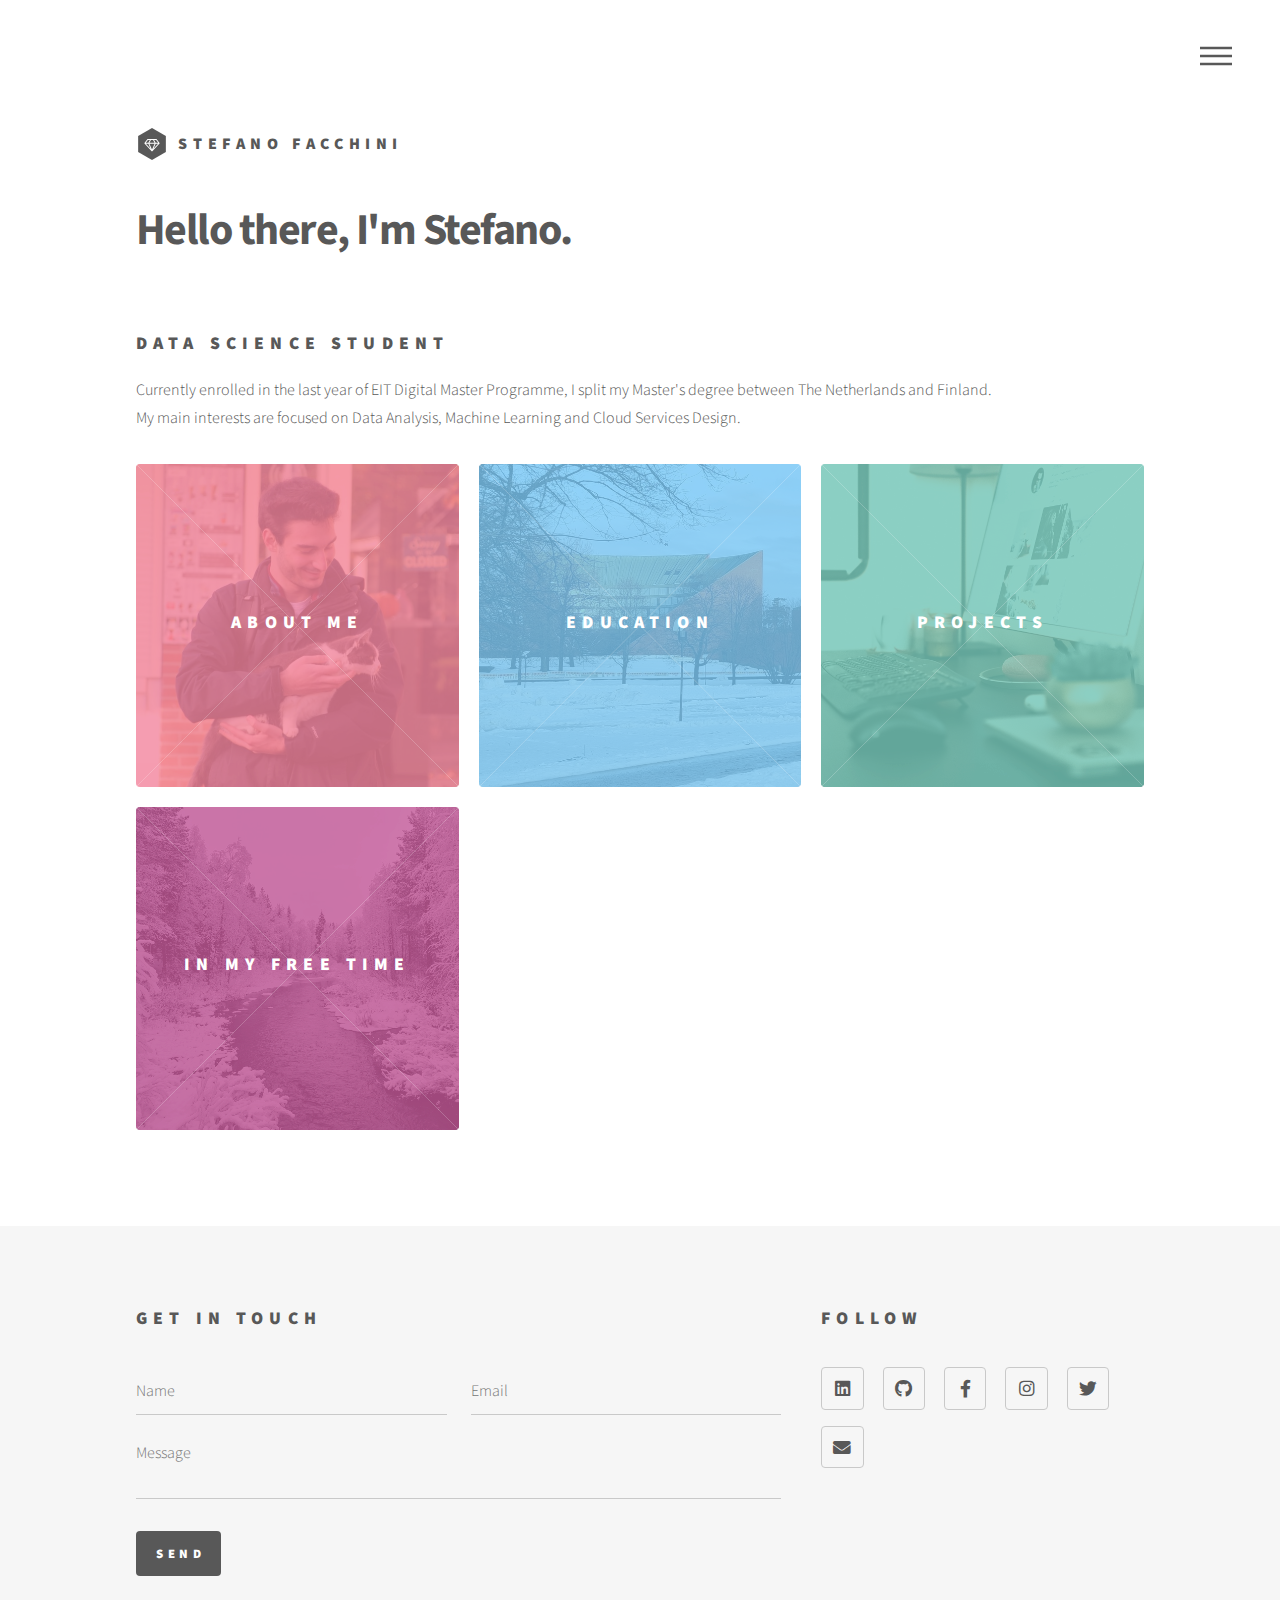
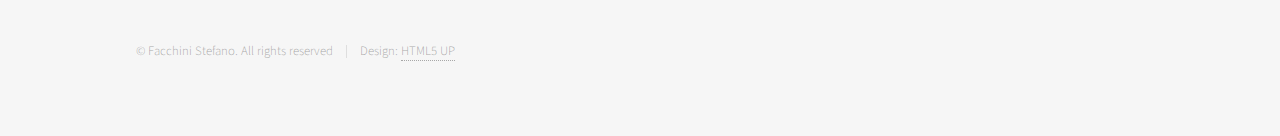
==== index.html @ 8c7da46a "Fixing tiles and navbar" ====
<!DOCTYPE HTML>
<!--
	Phantom by HTML5 UP
	html5up.net | @ajlkn
	Free for personal and commercial use under the CCA 3.0 license (html5up.net/license)
-->
<html>
	<head>
		<title>Stefano Facchini</title>
		<meta charset="utf-8" />
		<meta name="viewport" content="width=device-width, initial-scale=1, user-scalable=no" />
		<link rel="stylesheet" href="assets/css/main.css" />
		<noscript><link rel="stylesheet" href="assets/css/noscript.css" /></noscript>
	</head>
	<body class="is-preload">
		<!-- Wrapper -->
			<div id="wrapper">

				<!-- Header -->
					<header id="header">
						<div class="inner">

							<!-- Logo -->
								<a href="index.html" class="logo">
									<span class="symbol"><img src="images/logo.svg" alt="" /></span><span class="title">Stefano Facchini</span>
								</a>

							<!-- Nav -->
								<nav>
									<ul>
										<li><a href="#menu">Menu</a></li>
									</ul>
								</nav>

						</div>
					</header>

				<!-- Menu -->
					<nav id="menu">
						<h2>Menu</h2>
						<ul>
							<li><a href="index.html">Home</a></li>
							<li><a href="about.html">About me</a></li>
							<li><a href="education.html">Education</a></li>
							<li><a href="projects.html">Projects</a></li>
							<li><a href="random.html">In my free time</a></li>
						</ul>
					</nav>

				<!-- Main -->
					<div id="main">
						<div class="inner">
							<header>
								<h1>Hello there, I'm Stefano.</h1><br><h2>Data Science student</h2>
								<p>Currently enrolled in the last year of EIT Digital Master Programme, I split my Master's degree between The Netherlands and Finland.<br>
								My main interests are focused on Data Analysis, Machine Learning and Cloud Services Design.</p>
							</header>
							<section class="tiles">
								<article class="style1">
									<span class="image">
										<img src="images/about_me_tab.jpg" alt="" />
									</span>
									<a href="about_me.html">
										<h2>About me</h2>
										<div class="content">
											<p>Who am I?</p>
										</div>
									</a>
								</article>
								<article class="style2">
									<span class="image">
										<img src="images/education_tab.jpg" alt="" />
									</span>
									<a href="education.html">
										<h2>Education</h2>
										<div class="content">
											<p>Studies and academic path</p>
										</div>
									</a>
								</article>
								<article class="style3">
									<span class="image">
										<img src="images/projects_tab.jpg" alt="" />
									</span>
									<a href="projects.html">
										<h2>Projects</h2>
										<div class="content">
											<p>Some of the projects I've worked on</p>
										</div>
									</a>
								</article>
								<article class="style4">
									<span class="image">
										<img src="images/random_tab.jpg" alt="" />
									</span>
									<a href="miscellaneous.html">
										<h2>In my free time</h2>
										<div class="content">
											<p>I like to travel, cook, watch and play sports. See more here!</p>
										</div>
									</a>
								</article>
							</section>
						</div>
					</div>

				<!-- Footer -->
					<footer id="footer">
						<div class="inner">
							<section>
								<h2>Get in touch</h2>
								<form method="post" action="#">
									<div class="fields">
										<div class="field half">
											<input type="text" name="name" id="name" placeholder="Name" />
										</div>
										<div class="field half">
											<input type="email" name="email" id="email" placeholder="Email" />
										</div>
										<div class="field">
											<textarea name="message" id="message" placeholder="Message"></textarea>
										</div>
									</div>
									<ul class="actions">
										<li><input type="submit" value="Send" class="primary" /></li>
									</ul>
								</form>
							</section>
							<section>
								<h2>Follow</h2>
								<ul class="icons">
									<li><a href="https://www.linkedin.com/in/facchini-stefano/" class="icon brands style2 fa-linkedin"><span class="label">LinkedIn</span></a></li>
									<li><a href="https://github.com/stefano0798" class="icon brands style2 fa-github"><span class="label">GitHub</span></a></li>
									<li><a href="https://www.facebook.com/stefano0798" class="icon brands style2 fa-facebook-f"><span class="label">Facebook</span></a></li>
									<li><a href="https://www.instagram.com/facchini_stefano/" class="icon brands style2 fa-instagram"><span class="label">Instagram</span></a></li>
									<li><a href="https://twitter.com/stefano0798" class="icon brands style2 fa-twitter"><span class="label">Twitter</span></a></li>
									<li><a href="mailto:stefano0798@gmail.com" class="icon solid style2 fa-envelope"><span class="label">Email</span></a></li>
								</ul>
							</section>
							<ul class="copyright">
								<li>&copy; Facchini Stefano. All rights reserved</li><li>Design: <a href="http://html5up.net">HTML5 UP</a></li>
							</ul>
						</div>
					</footer>

			</div>

		<!-- Scripts -->
			<script src="assets/js/jquery.min.js"></script>
			<script src="assets/js/browser.min.js"></script>
			<script src="assets/js/breakpoints.min.js"></script>
			<script src="assets/js/util.js"></script>
			<script src="assets/js/main.js"></script>

	</body>
</html>
---- assets/css/main.css ----
@import url(fontawesome-all.min.css);
@import url("https://fonts.googleapis.com/css?family=Source+Sans+Pro:300,700,900");

/*
	Phantom by HTML5 UP
	html5up.net | @ajlkn
	Free for personal and commercial use under the CCA 3.0 license (html5up.net/license)
*/

html, body, div, span, applet, object,
iframe, h1, h2, h3, h4, h5, h6, p, blockquote,
pre, a, abbr, acronym, address, big, cite,
code, del, dfn, em, img, ins, kbd, q, s, samp,
small, strike, strong, sub, sup, tt, var, b,
u, i, center, dl, dt, dd, ol, ul, li, fieldset,
form, label, legend, table, caption, tbody,
tfoot, thead, tr, th, td, article, aside,
canvas, details, embed, figure, figcaption,
footer, header, hgroup, menu, nav, output, ruby,
section, summary, time, mark, audio, video {
	margin: 0;
	padding: 0;
	border: 0;
	font-size: 100%;
	font: inherit;
	vertical-align: baseline;}

article, aside, details, figcaption, figure,
footer, header, hgroup, menu, nav, section {
	display: block;}

body {
	line-height: 1;
}

ol, ul {
	list-style: none;
}

blockquote, q {
	quotes: none;
}

	blockquote:before, blockquote:after, q:before, q:after {
		content: '';
		content: none;
	}

table {
	border-collapse: collapse;
	border-spacing: 0;
}

body {
	-webkit-text-size-adjust: none;
}

mark {
	background-color: transparent;
	color: inherit;
}

input::-moz-focus-inner {
	border: 0;
	padding: 0;
}

input, select, textarea {
	-moz-appearance: none;
	-webkit-appearance: none;
	-ms-appearance: none;
	appearance: none;
}

/* Basic */

	@-ms-viewport {
		width: device-width;
	}

	body {
		-ms-overflow-style: scrollbar;
	}

	@media screen and (max-width: 480px) {

		html, body {
			min-width: 320px;
		}

	}

	html {
		box-sizing: border-box;
	}

	*, *:before, *:after {
		box-sizing: inherit;
	}

	body {
		background: #ffffff;
	}

		body.is-preload *, body.is-preload *:before, body.is-preload *:after {
			-moz-animation: none !important;
			-webkit-animation: none !important;
			-ms-animation: none !important;
			animation: none !important;
			-moz-transition: none !important;
			-webkit-transition: none !important;
			-ms-transition: none !important;
			transition: none !important;
		}

/* Type */

	body, input, select, textarea {
		color: #585858;
		font-family: "Source Sans Pro", Helvetica, sans-serif;
		font-size: 16pt;
		font-weight: 300;
		line-height: 1.75;
	}

		@media screen and (max-width: 1680px) {

			body, input, select, textarea {
				font-size: 14pt;
			}

		}

		@media screen and (max-width: 1280px) {

			body, input, select, textarea {
				font-size: 12pt;
			}

		}

	a {
		-moz-transition: border-bottom-color 0.2s ease, color 0.2s ease;
		-webkit-transition: border-bottom-color 0.2s ease, color 0.2s ease;
		-ms-transition: border-bottom-color 0.2s ease, color 0.2s ease;
		transition: border-bottom-color 0.2s ease, color 0.2s ease;
		text-decoration: none;
		color: #585858;
		border-bottom: dotted 1px rgba(88, 88, 88, 0.5);
	}

		a:hover {
			border-bottom-color: transparent;
			color: #f2849e !important;
		}

	strong, b {
		font-weight: 900;
	}

	em, i {
		font-style: italic;
	}

	p {
		margin: 0 0 2em 0;
	}

	h1 {
		font-size: 2.75em;
		font-weight: 700;
		line-height: 1.3;
		margin: 0 0 1em 0;
		letter-spacing: -0.035em;
	}

		h1 a {
			color: inherit;
		}

		@media screen and (max-width: 736px) {

			h1 {
				font-size: 2em;
				margin: 0 0 1em 0;
			}

		}

		@media screen and (max-width: 360px) {

			h1 {
				font-size: 1.75em;
			}

		}

	h2, h3, h4, h5, h6 {
		font-weight: 900;
		line-height: 1.5;
		margin: 0 0 2em 0;
		text-transform: uppercase;
		letter-spacing: 0.35em;
	}

		h2 a, h3 a, h4 a, h5 a, h6 a {
			color: inherit;
		}

	h2 {
		font-size: 1.1em;
	}

	h3 {
		font-size: 1em;
	}

	h4 {
		font-size: 0.8em;
	}

	h5 {
		font-size: 0.8em;
	}

	h6 {
		font-size: 0.8em;
	}

	@media screen and (max-width: 980px) {

		h1 br, h2 br, h3 br, h4 br, h5 br, h6 br {
			display: none;
		}

	}

	@media screen and (max-width: 736px) {

		h2 {
			font-size: 1em;
		}

		h3 {
			font-size: 0.8em;
		}

	}

	sub {
		font-size: 0.8em;
		position: relative;
		top: 0.5em;
	}

	sup {
		font-size: 0.8em;
		position: relative;
		top: -0.5em;
	}

	blockquote {
		border-left: solid 4px #c9c9c9;
		font-style: italic;
		margin: 0 0 2em 0;
		padding: 0.5em 0 0.5em 2em;
	}

	code {
		background: rgba(144, 144, 144, 0.075);
		border-radius: 4px;
		border: solid 1px #c9c9c9;
		font-family: "Courier New", monospace;
		font-size: 0.9em;
		margin: 0 0.25em;
		padding: 0.25em 0.65em;
	}

	pre {
		-webkit-overflow-scrolling: touch;
		font-family: "Courier New", monospace;
		font-size: 0.9em;
		margin: 0 0 2em 0;
	}

		pre code {
			display: block;
			line-height: 1.75;
			padding: 1em 1.5em;
			overflow-x: auto;
		}

	hr {
		border: 0;
		border-bottom: solid 1px #c9c9c9;
		margin: 2em 0;
	}

		hr.major {
			margin: 3em 0;
		}

	.align-left {
		text-align: left;
	}

	.align-center {
		text-align: center;
	}

	.align-right {
		text-align: right;
	}

/* Row */

	.row {
		display: flex;
		flex-wrap: wrap;
		box-sizing: border-box;
		align-items: stretch;
	}

		.row > * {
			box-sizing: border-box;
		}

		.row.gtr-uniform > * > :last-child {
			margin-bottom: 0;
		}

		.row.aln-left {
			justify-content: flex-start;
		}

		.row.aln-center {
			justify-content: center;
		}

		.row.aln-right {
			justify-content: flex-end;
		}

		.row.aln-top {
			align-items: flex-start;
		}

		.row.aln-middle {
			align-items: center;
		}

		.row.aln-bottom {
			align-items: flex-end;
		}

		.row > .imp {
			order: -1;
		}

		.row > .col-1 {
			width: 8.33333%;
		}

		.row > .off-1 {
			margin-left: 8.33333%;
		}

		.row > .col-2 {
			width: 16.66667%;
		}

		.row > .off-2 {
			margin-left: 16.66667%;
		}

		.row > .col-3 {
			width: 25%;
		}

		.row > .off-3 {
			margin-left: 25%;
		}

		.row > .col-4 {
			width: 33.33333%;
		}

		.row > .off-4 {
			margin-left: 33.33333%;
		}

		.row > .col-5 {
			width: 41.66667%;
		}

		.row > .off-5 {
			margin-left: 41.66667%;
		}

		.row > .col-6 {
			width: 50%;
		}

		.row > .off-6 {
			margin-left: 50%;
		}

		.row > .col-7 {
			width: 58.33333%;
		}

		.row > .off-7 {
			margin-left: 58.33333%;
		}

		.row > .col-8 {
			width: 66.66667%;
		}

		.row > .off-8 {
			margin-left: 66.66667%;
		}

		.row > .col-9 {
			width: 75%;
		}

		.row > .off-9 {
			margin-left: 75%;
		}

		.row > .col-10 {
			width: 83.33333%;
		}

		.row > .off-10 {
			margin-left: 83.33333%;
		}

		.row > .col-11 {
			width: 91.66667%;
		}

		.row > .off-11 {
			margin-left: 91.66667%;
		}

		.row > .col-12 {
			width: 100%;
		}

		.row > .off-12 {
			margin-left: 100%;
		}

		.row.gtr-0 {
			margin-top: 0;
			margin-left: 0em;
		}

			.row.gtr-0 > * {
				padding: 0 0 0 0em;
			}

			.row.gtr-0.gtr-uniform {
				margin-top: 0em;
			}

				.row.gtr-0.gtr-uniform > * {
					padding-top: 0em;
				}

		.row.gtr-25 {
			margin-top: 0;
			margin-left: -0.5em;
		}

			.row.gtr-25 > * {
				padding: 0 0 0 0.5em;
			}

			.row.gtr-25.gtr-uniform {
				margin-top: -0.5em;
			}

				.row.gtr-25.gtr-uniform > * {
					padding-top: 0.5em;
				}

		.row.gtr-50 {
			margin-top: 0;
			margin-left: -1em;
		}

			.row.gtr-50 > * {
				padding: 0 0 0 1em;
			}

			.row.gtr-50.gtr-uniform {
				margin-top: -1em;
			}

				.row.gtr-50.gtr-uniform > * {
					padding-top: 1em;
				}

		.row {
			margin-top: 0;
			margin-left: -2em;
		}

			.row > * {
				padding: 0 0 0 2em;
			}

			.row.gtr-uniform {
				margin-top: -2em;
			}

				.row.gtr-uniform > * {
					padding-top: 2em;
				}

		.row.gtr-150 {
			margin-top: 0;
			margin-left: -3em;
		}

			.row.gtr-150 > * {
				padding: 0 0 0 3em;
			}

			.row.gtr-150.gtr-uniform {
				margin-top: -3em;
			}

				.row.gtr-150.gtr-uniform > * {
					padding-top: 3em;
				}

		.row.gtr-200 {
			margin-top: 0;
			margin-left: -4em;
		}

			.row.gtr-200 > * {
				padding: 0 0 0 4em;
			}

			.row.gtr-200.gtr-uniform {
				margin-top: -4em;
			}

				.row.gtr-200.gtr-uniform > * {
					padding-top: 4em;
				}

		@media screen and (max-width: 1680px) {

			.row {
				display: flex;
				flex-wrap: wrap;
				box-sizing: border-box;
				align-items: stretch;
			}

				.row > * {
					box-sizing: border-box;
				}

				.row.gtr-uniform > * > :last-child {
					margin-bottom: 0;
				}

				.row.aln-left {
					justify-content: flex-start;
				}

				.row.aln-center {
					justify-content: center;
				}

				.row.aln-right {
					justify-content: flex-end;
				}

				.row.aln-top {
					align-items: flex-start;
				}

				.row.aln-middle {
					align-items: center;
				}

				.row.aln-bottom {
					align-items: flex-end;
				}

				.row > .imp-xlarge {
					order: -1;
				}

				.row > .col-1-xlarge {
					width: 8.33333%;
				}

				.row > .off-1-xlarge {
					margin-left: 8.33333%;
				}

				.row > .col-2-xlarge {
					width: 16.66667%;
				}

				.row > .off-2-xlarge {
					margin-left: 16.66667%;
				}

				.row > .col-3-xlarge {
					width: 25%;
				}

				.row > .off-3-xlarge {
					margin-left: 25%;
				}

				.row > .col-4-xlarge {
					width: 33.33333%;
				}

				.row > .off-4-xlarge {
					margin-left: 33.33333%;
				}

				.row > .col-5-xlarge {
					width: 41.66667%;
				}

				.row > .off-5-xlarge {
					margin-left: 41.66667%;
				}

				.row > .col-6-xlarge {
					width: 50%;
				}

				.row > .off-6-xlarge {
					margin-left: 50%;
				}

				.row > .col-7-xlarge {
					width: 58.33333%;
				}

				.row > .off-7-xlarge {
					margin-left: 58.33333%;
				}

				.row > .col-8-xlarge {
					width: 66.66667%;
				}

				.row > .off-8-xlarge {
					margin-left: 66.66667%;
				}

				.row > .col-9-xlarge {
					width: 75%;
				}

				.row > .off-9-xlarge {
					margin-left: 75%;
				}

				.row > .col-10-xlarge {
					width: 83.33333%;
				}

				.row > .off-10-xlarge {
					margin-left: 83.33333%;
				}

				.row > .col-11-xlarge {
					width: 91.66667%;
				}

				.row > .off-11-xlarge {
					margin-left: 91.66667%;
				}

				.row > .col-12-xlarge {
					width: 100%;
				}

				.row > .off-12-xlarge {
					margin-left: 100%;
				}

				.row.gtr-0 {
					margin-top: 0;
					margin-left: 0em;
				}

					.row.gtr-0 > * {
						padding: 0 0 0 0em;
					}

					.row.gtr-0.gtr-uniform {
						margin-top: 0em;
					}

						.row.gtr-0.gtr-uniform > * {
							padding-top: 0em;
						}

				.row.gtr-25 {
					margin-top: 0;
					margin-left: -0.5em;
				}

					.row.gtr-25 > * {
						padding: 0 0 0 0.5em;
					}

					.row.gtr-25.gtr-uniform {
						margin-top: -0.5em;
					}

						.row.gtr-25.gtr-uniform > * {
							padding-top: 0.5em;
						}

				.row.gtr-50 {
					margin-top: 0;
					margin-left: -1em;
				}

					.row.gtr-50 > * {
						padding: 0 0 0 1em;
					}

					.row.gtr-50.gtr-uniform {
						margin-top: -1em;
					}

						.row.gtr-50.gtr-uniform > * {
							padding-top: 1em;
						}

				.row {
					margin-top: 0;
					margin-left: -2em;
				}

					.row > * {
						padding: 0 0 0 2em;
					}

					.row.gtr-uniform {
						margin-top: -2em;
					}

						.row.gtr-uniform > * {
							padding-top: 2em;
						}

				.row.gtr-150 {
					margin-top: 0;
					margin-left: -3em;
				}

					.row.gtr-150 > * {
						padding: 0 0 0 3em;
					}

					.row.gtr-150.gtr-uniform {
						margin-top: -3em;
					}

						.row.gtr-150.gtr-uniform > * {
							padding-top: 3em;
						}

				.row.gtr-200 {
					margin-top: 0;
					margin-left: -4em;
				}

					.row.gtr-200 > * {
						padding: 0 0 0 4em;
					}

					.row.gtr-200.gtr-uniform {
						margin-top: -4em;
					}

						.row.gtr-200.gtr-uniform > * {
							padding-top: 4em;
						}

		}

		@media screen and (max-width: 1280px) {

			.row {
				display: flex;
				flex-wrap: wrap;
				box-sizing: border-box;
				align-items: stretch;
			}

				.row > * {
					box-sizing: border-box;
				}

				.row.gtr-uniform > * > :last-child {
					margin-bottom: 0;
				}

				.row.aln-left {
					justify-content: flex-start;
				}

				.row.aln-center {
					justify-content: center;
				}

				.row.aln-right {
					justify-content: flex-end;
				}

				.row.aln-top {
					align-items: flex-start;
				}

				.row.aln-middle {
					align-items: center;
				}

				.row.aln-bottom {
					align-items: flex-end;
				}

				.row > .imp-large {
					order: -1;
				}

				.row > .col-1-large {
					width: 8.33333%;
				}

				.row > .off-1-large {
					margin-left: 8.33333%;
				}

				.row > .col-2-large {
					width: 16.66667%;
				}

				.row > .off-2-large {
					margin-left: 16.66667%;
				}

				.row > .col-3-large {
					width: 25%;
				}

				.row > .off-3-large {
					margin-left: 25%;
				}

				.row > .col-4-large {
					width: 33.33333%;
				}

				.row > .off-4-large {
					margin-left: 33.33333%;
				}

				.row > .col-5-large {
					width: 41.66667%;
				}

				.row > .off-5-large {
					margin-left: 41.66667%;
				}

				.row > .col-6-large {
					width: 50%;
				}

				.row > .off-6-large {
					margin-left: 50%;
				}

				.row > .col-7-large {
					width: 58.33333%;
				}

				.row > .off-7-large {
					margin-left: 58.33333%;
				}

				.row > .col-8-large {
					width: 66.66667%;
				}

				.row > .off-8-large {
					margin-left: 66.66667%;
				}

				.row > .col-9-large {
					width: 75%;
				}

				.row > .off-9-large {
					margin-left: 75%;
				}

				.row > .col-10-large {
					width: 83.33333%;
				}

				.row > .off-10-large {
					margin-left: 83.33333%;
				}

				.row > .col-11-large {
					width: 91.66667%;
				}

				.row > .off-11-large {
					margin-left: 91.66667%;
				}

				.row > .col-12-large {
					width: 100%;
				}

				.row > .off-12-large {
					margin-left: 100%;
				}

				.row.gtr-0 {
					margin-top: 0;
					margin-left: 0em;
				}

					.row.gtr-0 > * {
						padding: 0 0 0 0em;
					}

					.row.gtr-0.gtr-uniform {
						margin-top: 0em;
					}

						.row.gtr-0.gtr-uniform > * {
							padding-top: 0em;
						}

				.row.gtr-25 {
					margin-top: 0;
					margin-left: -0.5em;
				}

					.row.gtr-25 > * {
						padding: 0 0 0 0.5em;
					}

					.row.gtr-25.gtr-uniform {
						margin-top: -0.5em;
					}

						.row.gtr-25.gtr-uniform > * {
							padding-top: 0.5em;
						}

				.row.gtr-50 {
					margin-top: 0;
					margin-left: -1em;
				}

					.row.gtr-50 > * {
						padding: 0 0 0 1em;
					}

					.row.gtr-50.gtr-uniform {
						margin-top: -1em;
					}

						.row.gtr-50.gtr-uniform > * {
							padding-top: 1em;
						}

				.row {
					margin-top: 0;
					margin-left: -2em;
				}

					.row > * {
						padding: 0 0 0 2em;
					}

					.row.gtr-uniform {
						margin-top: -2em;
					}

						.row.gtr-uniform > * {
							padding-top: 2em;
						}

				.row.gtr-150 {
					margin-top: 0;
					margin-left: -3em;
				}

					.row.gtr-150 > * {
						padding: 0 0 0 3em;
					}

					.row.gtr-150.gtr-uniform {
						margin-top: -3em;
					}

						.row.gtr-150.gtr-uniform > * {
							padding-top: 3em;
						}

				.row.gtr-200 {
					margin-top: 0;
					margin-left: -4em;
				}

					.row.gtr-200 > * {
						padding: 0 0 0 4em;
					}

					.row.gtr-200.gtr-uniform {
						margin-top: -4em;
					}

						.row.gtr-200.gtr-uniform > * {
							padding-top: 4em;
						}

		}

		@media screen and (max-width: 980px) {

			.row {
				display: flex;
				flex-wrap: wrap;
				box-sizing: border-box;
				align-items: stretch;
			}

				.row > * {
					box-sizing: border-box;
				}

				.row.gtr-uniform > * > :last-child {
					margin-bottom: 0;
				}

				.row.aln-left {
					justify-content: flex-start;
				}

				.row.aln-center {
					justify-content: center;
				}

				.row.aln-right {
					justify-content: flex-end;
				}

				.row.aln-top {
					align-items: flex-start;
				}

				.row.aln-middle {
					align-items: center;
				}

				.row.aln-bottom {
					align-items: flex-end;
				}

				.row > .imp-medium {
					order: -1;
				}

				.row > .col-1-medium {
					width: 8.33333%;
				}

				.row > .off-1-medium {
					margin-left: 8.33333%;
				}

				.row > .col-2-medium {
					width: 16.66667%;
				}

				.row > .off-2-medium {
					margin-left: 16.66667%;
				}

				.row > .col-3-medium {
					width: 25%;
				}

				.row > .off-3-medium {
					margin-left: 25%;
				}

				.row > .col-4-medium {
					width: 33.33333%;
				}

				.row > .off-4-medium {
					margin-left: 33.33333%;
				}

				.row > .col-5-medium {
					width: 41.66667%;
				}

				.row > .off-5-medium {
					margin-left: 41.66667%;
				}

				.row > .col-6-medium {
					width: 50%;
				}

				.row > .off-6-medium {
					margin-left: 50%;
				}

				.row > .col-7-medium {
					width: 58.33333%;
				}

				.row > .off-7-medium {
					margin-left: 58.33333%;
				}

				.row > .col-8-medium {
					width: 66.66667%;
				}

				.row > .off-8-medium {
					margin-left: 66.66667%;
				}

				.row > .col-9-medium {
					width: 75%;
				}

				.row > .off-9-medium {
					margin-left: 75%;
				}

				.row > .col-10-medium {
					width: 83.33333%;
				}

				.row > .off-10-medium {
					margin-left: 83.33333%;
				}

				.row > .col-11-medium {
					width: 91.66667%;
				}

				.row > .off-11-medium {
					margin-left: 91.66667%;
				}

				.row > .col-12-medium {
					width: 100%;
				}

				.row > .off-12-medium {
					margin-left: 100%;
				}

				.row.gtr-0 {
					margin-top: 0;
					margin-left: 0em;
				}

					.row.gtr-0 > * {
						padding: 0 0 0 0em;
					}

					.row.gtr-0.gtr-uniform {
						margin-top: 0em;
					}

						.row.gtr-0.gtr-uniform > * {
							padding-top: 0em;
						}

				.row.gtr-25 {
					margin-top: 0;
					margin-left: -0.375em;
				}

					.row.gtr-25 > * {
						padding: 0 0 0 0.375em;
					}

					.row.gtr-25.gtr-uniform {
						margin-top: -0.375em;
					}

						.row.gtr-25.gtr-uniform > * {
							padding-top: 0.375em;
						}

				.row.gtr-50 {
					margin-top: 0;
					margin-left: -0.75em;
				}

					.row.gtr-50 > * {
						padding: 0 0 0 0.75em;
					}

					.row.gtr-50.gtr-uniform {
						margin-top: -0.75em;
					}

						.row.gtr-50.gtr-uniform > * {
							padding-top: 0.75em;
						}

				.row {
					margin-top: 0;
					margin-left: -1.5em;
				}

					.row > * {
						padding: 0 0 0 1.5em;
					}

					.row.gtr-uniform {
						margin-top: -1.5em;
					}

						.row.gtr-uniform > * {
							padding-top: 1.5em;
						}

				.row.gtr-150 {
					margin-top: 0;
					margin-left: -2.25em;
				}

					.row.gtr-150 > * {
						padding: 0 0 0 2.25em;
					}

					.row.gtr-150.gtr-uniform {
						margin-top: -2.25em;
					}

						.row.gtr-150.gtr-uniform > * {
							padding-top: 2.25em;
						}

				.row.gtr-200 {
					margin-top: 0;
					margin-left: -3em;
				}

					.row.gtr-200 > * {
						padding: 0 0 0 3em;
					}

					.row.gtr-200.gtr-uniform {
						margin-top: -3em;
					}

						.row.gtr-200.gtr-uniform > * {
							padding-top: 3em;
						}

		}

		@media screen and (max-width: 736px) {

			.row {
				display: flex;
				flex-wrap: wrap;
				box-sizing: border-box;
				align-items: stretch;
			}

				.row > * {
					box-sizing: border-box;
				}

				.row.gtr-uniform > * > :last-child {
					margin-bottom: 0;
				}

				.row.aln-left {
					justify-content: flex-start;
				}

				.row.aln-center {
					justify-content: center;
				}

				.row.aln-right {
					justify-content: flex-end;
				}

				.row.aln-top {
					align-items: flex-start;
				}

				.row.aln-middle {
					align-items: center;
				}

				.row.aln-bottom {
					align-items: flex-end;
				}

				.row > .imp-small {
					order: -1;
				}

				.row > .col-1-small {
					width: 8.33333%;
				}

				.row > .off-1-small {
					margin-left: 8.33333%;
				}

				.row > .col-2-small {
					width: 16.66667%;
				}

				.row > .off-2-small {
					margin-left: 16.66667%;
				}

				.row > .col-3-small {
					width: 25%;
				}

				.row > .off-3-small {
					margin-left: 25%;
				}

				.row > .col-4-small {
					width: 33.33333%;
				}

				.row > .off-4-small {
					margin-left: 33.33333%;
				}

				.row > .col-5-small {
					width: 41.66667%;
				}

				.row > .off-5-small {
					margin-left: 41.66667%;
				}

				.row > .col-6-small {
					width: 50%;
				}

				.row > .off-6-small {
					margin-left: 50%;
				}

				.row > .col-7-small {
					width: 58.33333%;
				}

				.row > .off-7-small {
					margin-left: 58.33333%;
				}

				.row > .col-8-small {
					width: 66.66667%;
				}

				.row > .off-8-small {
					margin-left: 66.66667%;
				}

				.row > .col-9-small {
					width: 75%;
				}

				.row > .off-9-small {
					margin-left: 75%;
				}

				.row > .col-10-small {
					width: 83.33333%;
				}

				.row > .off-10-small {
					margin-left: 83.33333%;
				}

				.row > .col-11-small {
					width: 91.66667%;
				}

				.row > .off-11-small {
					margin-left: 91.66667%;
				}

				.row > .col-12-small {
					width: 100%;
				}

				.row > .off-12-small {
					margin-left: 100%;
				}

				.row.gtr-0 {
					margin-top: 0;
					margin-left: 0em;
				}

					.row.gtr-0 > * {
						padding: 0 0 0 0em;
					}

					.row.gtr-0.gtr-uniform {
						margin-top: 0em;
					}

						.row.gtr-0.gtr-uniform > * {
							padding-top: 0em;
						}

				.row.gtr-25 {
					margin-top: 0;
					margin-left: -0.25em;
				}

					.row.gtr-25 > * {
						padding: 0 0 0 0.25em;
					}

					.row.gtr-25.gtr-uniform {
						margin-top: -0.25em;
					}

						.row.gtr-25.gtr-uniform > * {
							padding-top: 0.25em;
						}

				.row.gtr-50 {
					margin-top: 0;
					margin-left: -0.5em;
				}

					.row.gtr-50 > * {
						padding: 0 0 0 0.5em;
					}

					.row.gtr-50.gtr-uniform {
						margin-top: -0.5em;
					}

						.row.gtr-50.gtr-uniform > * {
							padding-top: 0.5em;
						}

				.row {
					margin-top: 0;
					margin-left: -1em;
				}

					.row > * {
						padding: 0 0 0 1em;
					}

					.row.gtr-uniform {
						margin-top: -1em;
					}

						.row.gtr-uniform > * {
							padding-top: 1em;
						}

				.row.gtr-150 {
					margin-top: 0;
					margin-left: -1.5em;
				}

					.row.gtr-150 > * {
						padding: 0 0 0 1.5em;
					}

					.row.gtr-150.gtr-uniform {
						margin-top: -1.5em;
					}

						.row.gtr-150.gtr-uniform > * {
							padding-top: 1.5em;
						}

				.row.gtr-200 {
					margin-top: 0;
					margin-left: -2em;
				}

					.row.gtr-200 > * {
						padding: 0 0 0 2em;
					}

					.row.gtr-200.gtr-uniform {
						margin-top: -2em;
					}

						.row.gtr-200.gtr-uniform > * {
							padding-top: 2em;
						}

		}

		@media screen and (max-width: 480px) {

			.row {
				display: flex;
				flex-wrap: wrap;
				box-sizing: border-box;
				align-items: stretch;
			}

				.row > * {
					box-sizing: border-box;
				}

				.row.gtr-uniform > * > :last-child {
					margin-bottom: 0;
				}

				.row.aln-left {
					justify-content: flex-start;
				}

				.row.aln-center {
					justify-content: center;
				}

				.row.aln-right {
					justify-content: flex-end;
				}

				.row.aln-top {
					align-items: flex-start;
				}

				.row.aln-middle {
					align-items: center;
				}

				.row.aln-bottom {
					align-items: flex-end;
				}

				.row > .imp-xsmall {
					order: -1;
				}

				.row > .col-1-xsmall {
					width: 8.33333%;
				}

				.row > .off-1-xsmall {
					margin-left: 8.33333%;
				}

				.row > .col-2-xsmall {
					width: 16.66667%;
				}

				.row > .off-2-xsmall {
					margin-left: 16.66667%;
				}

				.row > .col-3-xsmall {
					width: 25%;
				}

				.row > .off-3-xsmall {
					margin-left: 25%;
				}

				.row > .col-4-xsmall {
					width: 33.33333%;
				}

				.row > .off-4-xsmall {
					margin-left: 33.33333%;
				}

				.row > .col-5-xsmall {
					width: 41.66667%;
				}

				.row > .off-5-xsmall {
					margin-left: 41.66667%;
				}

				.row > .col-6-xsmall {
					width: 50%;
				}

				.row > .off-6-xsmall {
					margin-left: 50%;
				}

				.row > .col-7-xsmall {
					width: 58.33333%;
				}

				.row > .off-7-xsmall {
					margin-left: 58.33333%;
				}

				.row > .col-8-xsmall {
					width: 66.66667%;
				}

				.row > .off-8-xsmall {
					margin-left: 66.66667%;
				}

				.row > .col-9-xsmall {
					width: 75%;
				}

				.row > .off-9-xsmall {
					margin-left: 75%;
				}

				.row > .col-10-xsmall {
					width: 83.33333%;
				}

				.row > .off-10-xsmall {
					margin-left: 83.33333%;
				}

				.row > .col-11-xsmall {
					width: 91.66667%;
				}

				.row > .off-11-xsmall {
					margin-left: 91.66667%;
				}

				.row > .col-12-xsmall {
					width: 100%;
				}

				.row > .off-12-xsmall {
					margin-left: 100%;
				}

				.row.gtr-0 {
					margin-top: 0;
					margin-left: 0em;
				}

					.row.gtr-0 > * {
						padding: 0 0 0 0em;
					}

					.row.gtr-0.gtr-uniform {
						margin-top: 0em;
					}

						.row.gtr-0.gtr-uniform > * {
							padding-top: 0em;
						}

				.row.gtr-25 {
					margin-top: 0;
					margin-left: -0.25em;
				}

					.row.gtr-25 > * {
						padding: 0 0 0 0.25em;
					}

					.row.gtr-25.gtr-uniform {
						margin-top: -0.25em;
					}

						.row.gtr-25.gtr-uniform > * {
							padding-top: 0.25em;
						}

				.row.gtr-50 {
					margin-top: 0;
					margin-left: -0.5em;
				}

					.row.gtr-50 > * {
						padding: 0 0 0 0.5em;
					}

					.row.gtr-50.gtr-uniform {
						margin-top: -0.5em;
					}

						.row.gtr-50.gtr-uniform > * {
							padding-top: 0.5em;
						}

				.row {
					margin-top: 0;
					margin-left: -1em;
				}

					.row > * {
						padding: 0 0 0 1em;
					}

					.row.gtr-uniform {
						margin-top: -1em;
					}

						.row.gtr-uniform > * {
							padding-top: 1em;
						}

				.row.gtr-150 {
					margin-top: 0;
					margin-left: -1.5em;
				}

					.row.gtr-150 > * {
						padding: 0 0 0 1.5em;
					}

					.row.gtr-150.gtr-uniform {
						margin-top: -1.5em;
					}

						.row.gtr-150.gtr-uniform > * {
							padding-top: 1.5em;
						}

				.row.gtr-200 {
					margin-top: 0;
					margin-left: -2em;
				}

					.row.gtr-200 > * {
						padding: 0 0 0 2em;
					}

					.row.gtr-200.gtr-uniform {
						margin-top: -2em;
					}

						.row.gtr-200.gtr-uniform > * {
							padding-top: 2em;
						}

		}

/* Section/Article */

	section.special, article.special {
		text-align: center;
	}

	header p {
		margin-top: -1em;
	}

	@media screen and (max-width: 736px) {

		header p {
			margin-top: 0;
		}

	}

/* Icon */

	.icon {
		text-decoration: none;
		border-bottom: none;
		position: relative;
	}

		.icon:before {
			-moz-osx-font-smoothing: grayscale;
			-webkit-font-smoothing: antialiased;
			display: inline-block;
			font-style: normal;
			font-variant: normal;
			text-rendering: auto;
			line-height: 1;
			text-transform: none !important;
			font-family: 'Font Awesome 5 Free';
			font-weight: 400;
		}

		.icon > .label {
			display: none;
		}

		.icon:before {
			line-height: inherit;
		}

		.icon.solid:before {
			font-weight: 900;
		}

		.icon.brands:before {
			font-family: 'Font Awesome 5 Brands';
		}

		.icon.style2 {
			-moz-transition: background-color 0.2s ease-in-out, color 0.2s ease-in-out, border-color 0.2s ease-in-out;
			-webkit-transition: background-color 0.2s ease-in-out, color 0.2s ease-in-out, border-color 0.2s ease-in-out;
			-ms-transition: background-color 0.2s ease-in-out, color 0.2s ease-in-out, border-color 0.2s ease-in-out;
			transition: background-color 0.2s ease-in-out, color 0.2s ease-in-out, border-color 0.2s ease-in-out;
			background-color: transparent;
			border: solid 1px #c9c9c9;
			border-radius: 4px;
			width: 2.65em;
			height: 2.65em;
			display: inline-block;
			text-align: center;
			line-height: 2.65em;
			color: inherit;
		}

			.icon.style2:before {
				font-size: 1.1em;
			}

			.icon.style2:hover {
				color: #f2849e;
				border-color: #f2849e;
			}

			.icon.style2:active {
				background-color: rgba(242, 132, 158, 0.1);
			}

/* List */

	ol {
		list-style: decimal;
		margin: 0 0 2em 0;
		padding-left: 1.25em;
	}

		ol li {
			padding-left: 0.25em;
		}

	ul {
		list-style: disc;
		margin: 0 0 2em 0;
		padding-left: 1em;
	}

		ul li {
			padding-left: 0.5em;
		}

		ul.alt {
			list-style: none;
			padding-left: 0;
		}

			ul.alt li {
				border-top: solid 1px #c9c9c9;
				padding: 0.5em 0;
			}

				ul.alt li:first-child {
					border-top: 0;
					padding-top: 0;
				}

	dl {
		margin: 0 0 2em 0;
	}

		dl dt {
			display: block;
			font-weight: 900;
			margin: 0 0 1em 0;
		}

		dl dd {
			margin-left: 2em;
		}

/* Actions */

	ul.actions {
		display: -moz-flex;
		display: -webkit-flex;
		display: -ms-flex;
		display: flex;
		cursor: default;
		list-style: none;
		margin-left: -1em;
		padding-left: 0;
	}

		ul.actions li {
			padding: 0 0 0 1em;
			vertical-align: middle;
		}

		ul.actions.special {
			-moz-justify-content: center;
			-webkit-justify-content: center;
			-ms-justify-content: center;
			justify-content: center;
			width: 100%;
			margin-left: 0;
		}

			ul.actions.special li:first-child {
				padding-left: 0;
			}

		ul.actions.stacked {
			-moz-flex-direction: column;
			-webkit-flex-direction: column;
			-ms-flex-direction: column;
			flex-direction: column;
			margin-left: 0;
		}

			ul.actions.stacked li {
				padding: 1.3em 0 0 0;
			}

				ul.actions.stacked li:first-child {
					padding-top: 0;
				}

		ul.actions.fit {
			width: calc(100% + 1em);
		}

			ul.actions.fit li {
				-moz-flex-grow: 1;
				-webkit-flex-grow: 1;
				-ms-flex-grow: 1;
				flex-grow: 1;
				-moz-flex-shrink: 1;
				-webkit-flex-shrink: 1;
				-ms-flex-shrink: 1;
				flex-shrink: 1;
				width: 100%;
			}

				ul.actions.fit li > * {
					width: 100%;
				}

			ul.actions.fit.stacked {
				width: 100%;
			}

		@media screen and (max-width: 480px) {

			ul.actions:not(.fixed) {
				-moz-flex-direction: column;
				-webkit-flex-direction: column;
				-ms-flex-direction: column;
				flex-direction: column;
				margin-left: 0;
				width: 100% !important;
			}

				ul.actions:not(.fixed) li {
					-moz-flex-grow: 1;
					-webkit-flex-grow: 1;
					-ms-flex-grow: 1;
					flex-grow: 1;
					-moz-flex-shrink: 1;
					-webkit-flex-shrink: 1;
					-ms-flex-shrink: 1;
					flex-shrink: 1;
					padding: 1em 0 0 0;
					text-align: center;
					width: 100%;
				}

					ul.actions:not(.fixed) li > * {
						width: 100%;
					}

					ul.actions:not(.fixed) li:first-child {
						padding-top: 0;
					}

					ul.actions:not(.fixed) li input[type="submit"],
					ul.actions:not(.fixed) li input[type="reset"],
					ul.actions:not(.fixed) li input[type="button"],
					ul.actions:not(.fixed) li button,
					ul.actions:not(.fixed) li .button {
						width: 100%;
					}

						ul.actions:not(.fixed) li input[type="submit"].icon:before,
						ul.actions:not(.fixed) li input[type="reset"].icon:before,
						ul.actions:not(.fixed) li input[type="button"].icon:before,
						ul.actions:not(.fixed) li button.icon:before,
						ul.actions:not(.fixed) li .button.icon:before {
							margin-left: -0.5rem;
						}

		}

/* Icons */

	ul.icons {
		cursor: default;
		list-style: none;
		padding-left: 0;
		margin: -1em 0 2em -1em;
	}

		ul.icons li {
			display: inline-block;
			padding: 1em 0 0 1em;
		}

/* Form */

	form {
		margin: 0 0 2em 0;
		overflow-x: hidden;
	}

		form > :last-child {
			margin-bottom: 0;
		}

		form > .fields {
			display: -moz-flex;
			display: -webkit-flex;
			display: -ms-flex;
			display: flex;
			-moz-flex-wrap: wrap;
			-webkit-flex-wrap: wrap;
			-ms-flex-wrap: wrap;
			flex-wrap: wrap;
			width: calc(100% + 3em);
			margin: -1.5em 0 2em -1.5em;
		}

			form > .fields > .field {
				-moz-flex-grow: 0;
				-webkit-flex-grow: 0;
				-ms-flex-grow: 0;
				flex-grow: 0;
				-moz-flex-shrink: 0;
				-webkit-flex-shrink: 0;
				-ms-flex-shrink: 0;
				flex-shrink: 0;
				padding: 1.5em 0 0 1.5em;
				width: calc(100% - 1.5em);
			}

				form > .fields > .field.half {
					width: calc(50% - 0.75em);
				}

				form > .fields > .field.third {
					width: calc(100%/3 - 0.5em);
				}

				form > .fields > .field.quarter {
					width: calc(25% - 0.375em);
				}

		@media screen and (max-width: 480px) {

			form > .fields {
				width: calc(100% + 3em);
				margin: -1.5em 0 2em -1.5em;
			}

				form > .fields > .field {
					padding: 1.5em 0 0 1.5em;
					width: calc(100% - 1.5em);
				}

					form > .fields > .field.half {
						width: calc(100% - 1.5em);
					}

					form > .fields > .field.third {
						width: calc(100% - 1.5em);
					}

					form > .fields > .field.quarter {
						width: calc(100% - 1.5em);
					}

		}

	label {
		display: block;
		font-size: 0.9em;
		font-weight: 900;
		margin: 0 0 1em 0;
	}

	input[type="text"],
	input[type="password"],
	input[type="email"],
	input[type="tel"],
	select,
	textarea {
		-moz-appearance: none;
		-webkit-appearance: none;
		-ms-appearance: none;
		appearance: none;
		background-color: transparent;
		border: none;
		border-radius: 0;
		border-bottom: solid 1px #c9c9c9;
		color: inherit;
		display: block;
		outline: 0;
		padding: 0;
		text-decoration: none;
		width: 100%;
	}

		input[type="text"]:invalid,
		input[type="password"]:invalid,
		input[type="email"]:invalid,
		input[type="tel"]:invalid,
		select:invalid,
		textarea:invalid {
			box-shadow: none;
		}

		input[type="text"]:focus,
		input[type="password"]:focus,
		input[type="email"]:focus,
		input[type="tel"]:focus,
		select:focus,
		textarea:focus {
			border-bottom-color: #f2849e;
			box-shadow: inset 0 -1px 0 0 #f2849e;
		}

	select {
		background-image: url("data:image/svg+xml;charset=utf8,%3Csvg xmlns='http://www.w3.org/2000/svg' width='40' height='40' preserveAspectRatio='none' viewBox='0 0 40 40'%3E%3Cpath d='M9.4,12.3l10.4,10.4l10.4-10.4c0.2-0.2,0.5-0.4,0.9-0.4c0.3,0,0.6,0.1,0.9,0.4l3.3,3.3c0.2,0.2,0.4,0.5,0.4,0.9 c0,0.4-0.1,0.6-0.4,0.9L20.7,31.9c-0.2,0.2-0.5,0.4-0.9,0.4c-0.3,0-0.6-0.1-0.9-0.4L4.3,17.3c-0.2-0.2-0.4-0.5-0.4-0.9 c0-0.4,0.1-0.6,0.4-0.9l3.3-3.3c0.2-0.2,0.5-0.4,0.9-0.4S9.1,12.1,9.4,12.3z' fill='%23c9c9c9' /%3E%3C/svg%3E");
		background-size: 1.25rem;
		background-repeat: no-repeat;
		background-position: calc(100% - 1rem) center;
		height: 3em;
		padding-right: 3em;
		text-overflow: ellipsis;
	}

		select option {
			background: #ffffff;
		}

		select:focus::-ms-value {
			background-color: transparent;
		}

		select::-ms-expand {
			display: none;
		}

	input[type="text"],
	input[type="password"],
	input[type="email"],
	select {
		height: 3em;
	}

	textarea {
		padding: 0;
		min-height: 3.75em;
	}

	input[type="checkbox"],
	input[type="radio"] {
		-moz-appearance: none;
		-webkit-appearance: none;
		-ms-appearance: none;
		appearance: none;
		display: block;
		float: left;
		margin-right: -2em;
		opacity: 0;
		width: 1em;
		z-index: -1;
	}

		input[type="checkbox"] + label,
		input[type="radio"] + label {
			text-decoration: none;
			color: #585858;
			cursor: pointer;
			display: inline-block;
			font-size: 1em;
			font-weight: 300;
			padding-left: 2.55em;
			padding-right: 0.75em;
			position: relative;
		}

			input[type="checkbox"] + label:before,
			input[type="radio"] + label:before {
				-moz-osx-font-smoothing: grayscale;
				-webkit-font-smoothing: antialiased;
				display: inline-block;
				font-style: normal;
				font-variant: normal;
				text-rendering: auto;
				line-height: 1;
				text-transform: none !important;
				font-family: 'Font Awesome 5 Free';
				font-weight: 900;
			}

			input[type="checkbox"] + label:before,
			input[type="radio"] + label:before {
				border-radius: 4px;
				border: solid 1px #c9c9c9;
				content: '';
				display: inline-block;
				font-size: 0.8em;
				height: 2.25em;
				left: 0;
				line-height: 2.25em;
				position: absolute;
				text-align: center;
				top: 0;
				width: 2.25em;
			}

		input[type="checkbox"]:checked + label:before,
		input[type="radio"]:checked + label:before {
			background: #585858;
			border-color: #585858;
			color: #ffffff;
			content: '\f00c';
		}

		input[type="checkbox"]:focus + label:before,
		input[type="radio"]:focus + label:before {
			border-color: #f2849e;
			box-shadow: 0 0 0 1px #f2849e;
		}

	input[type="checkbox"] + label:before {
		border-radius: 4px;
	}

	input[type="radio"] + label:before {
		border-radius: 100%;
	}

/* Box */

	.box {
		border-radius: 4px;
		border: solid 1px #c9c9c9;
		margin-bottom: 2em;
		padding: 1.5em;
	}

		.box > :last-child,
		.box > :last-child > :last-child,
		.box > :last-child > :last-child > :last-child {
			margin-bottom: 0;
		}

		.box.alt {
			border: 0;
			border-radius: 0;
			padding: 0;
		}

/* Image */

	.image {
		border-radius: 4px;
		border: 0;
		display: inline-block;
		position: relative;
	}

		.image img {
			border-radius: 4px;
			display: block;
		}

		.image.left, .image.right {
			max-width: 40%;
		}

			.image.left img, .image.right img {
				width: 100%;
			}

		.image.left {
			float: left;
			padding: 0 1.5em 1em 0;
			top: 0.25em;
		}

		.image.right {
			float: right;
			padding: 0 0 1em 1.5em;
			top: 0.25em;
		}

		.image.fit {
			display: block;
			margin: 0 0 2em 0;
			width: 100%;
		}

			.image.fit img {
				width: 100%;
			}

		.image.main {
			display: block;
			margin: 0 0 3em 0;
			width: 100%;
		}

			.image.main img {
				width: 100%;
			}

			@media screen and (max-width: 736px) {

				.image.main {
					margin: 0 0 2em 0;
				}

			}

/* Table */

	.table-wrapper {
		-webkit-overflow-scrolling: touch;
		overflow-x: auto;
	}

	table {
		margin: 0 0 2em 0;
		width: 100%;
	}

		table tbody tr {
			border: solid 1px #c9c9c9;
			border-left: 0;
			border-right: 0;
		}

			table tbody tr:nth-child(2n + 1) {
				background-color: rgba(144, 144, 144, 0.075);
			}

		table td {
			padding: 0.75em 0.75em;
		}

		table th {
			font-size: 0.9em;
			font-weight: 900;
			padding: 0 0.75em 0.75em 0.75em;
			text-align: left;
		}

		table thead {
			border-bottom: solid 2px #c9c9c9;
		}

		table tfoot {
			border-top: solid 2px #c9c9c9;
		}

		table.alt {
			border-collapse: separate;
		}

			table.alt tbody tr td {
				border: solid 1px #c9c9c9;
				border-left-width: 0;
				border-top-width: 0;
			}

				table.alt tbody tr td:first-child {
					border-left-width: 1px;
				}

			table.alt tbody tr:first-child td {
				border-top-width: 1px;
			}

			table.alt thead {
				border-bottom: 0;
			}

			table.alt tfoot {
				border-top: 0;
			}

/* Button */

	input[type="submit"],
	input[type="reset"],
	input[type="button"],
	button,
	.button {
		-moz-appearance: none;
		-webkit-appearance: none;
		-ms-appearance: none;
		appearance: none;
		-moz-transition: background-color 0.2s ease-in-out, color 0.2s ease-in-out, box-shadow 0.2s ease-in-out;
		-webkit-transition: background-color 0.2s ease-in-out, color 0.2s ease-in-out, box-shadow 0.2s ease-in-out;
		-ms-transition: background-color 0.2s ease-in-out, color 0.2s ease-in-out, box-shadow 0.2s ease-in-out;
		transition: background-color 0.2s ease-in-out, color 0.2s ease-in-out, box-shadow 0.2s ease-in-out;
		background-color: transparent;
		border-radius: 4px;
		border: 0;
		box-shadow: inset 0 0 0 2px #585858;
		color: #585858 !important;
		cursor: pointer;
		display: inline-block;
		font-size: 0.8em;
		font-weight: 900;
		height: 3.5em;
		letter-spacing: 0.35em;
		line-height: 3.45em;
		overflow: hidden;
		padding: 0 1.25em 0 1.6em;
		text-align: center;
		text-decoration: none;
		text-overflow: ellipsis;
		text-transform: uppercase;
		white-space: nowrap;
	}

		input[type="submit"].icon:before,
		input[type="reset"].icon:before,
		input[type="button"].icon:before,
		button.icon:before,
		.button.icon:before {
			margin-right: 0.5em;
		}

		input[type="submit"].fit,
		input[type="reset"].fit,
		input[type="button"].fit,
		button.fit,
		.button.fit {
			width: 100%;
		}

		input[type="submit"]:hover,
		input[type="reset"]:hover,
		input[type="button"]:hover,
		button:hover,
		.button:hover {
			color: #f2849e !important;
			box-shadow: inset 0 0 0 2px #f2849e;
		}

		input[type="submit"]:active,
		input[type="reset"]:active,
		input[type="button"]:active,
		button:active,
		.button:active {
			background-color: rgba(242, 132, 158, 0.1);
		}

		input[type="submit"].small,
		input[type="reset"].small,
		input[type="button"].small,
		button.small,
		.button.small {
			font-size: 0.6em;
		}

		input[type="submit"].large,
		input[type="reset"].large,
		input[type="button"].large,
		button.large,
		.button.large {
			font-size: 1em;
		}

		input[type="submit"].primary,
		input[type="reset"].primary,
		input[type="button"].primary,
		button.primary,
		.button.primary {
			box-shadow: none;
			background-color: #585858;
			color: #ffffff !important;
		}

			input[type="submit"].primary:hover,
			input[type="reset"].primary:hover,
			input[type="button"].primary:hover,
			button.primary:hover,
			.button.primary:hover {
				background-color: #f2849e;
			}

			input[type="submit"].primary:active,
			input[type="reset"].primary:active,
			input[type="button"].primary:active,
			button.primary:active,
			.button.primary:active {
				background-color: #ee5f81;
			}

		input[type="submit"].disabled, input[type="submit"]:disabled,
		input[type="reset"].disabled,
		input[type="reset"]:disabled,
		input[type="button"].disabled,
		input[type="button"]:disabled,
		button.disabled,
		button:disabled,
		.button.disabled,
		.button:disabled {
			pointer-events: none;
			opacity: 0.25;
		}

/* Tiles */

	.tiles {
		display: -moz-flex;
		display: -webkit-flex;
		display: -ms-flex;
		display: flex;
		-moz-flex-wrap: wrap;
		-webkit-flex-wrap: wrap;
		-ms-flex-wrap: wrap;
		flex-wrap: wrap;
		postiion: relative;
		margin: -2.5em 0 0 -2.5em;
	}

		.tiles article {
			-moz-transition: -moz-transform 0.5s ease, opacity 0.5s ease;
			-webkit-transition: -webkit-transform 0.5s ease, opacity 0.5s ease;
			-ms-transition: -ms-transform 0.5s ease, opacity 0.5s ease;
			transition: transform 0.5s ease, opacity 0.5s ease;
			position: relative;
			width: calc(33.33333% - 2.5em);
			margin: 2.5em 0 0 2.5em;
		}

			.tiles article > .image {
				-moz-transition: -moz-transform 0.5s ease;
				-webkit-transition: -webkit-transform 0.5s ease;
				-ms-transition: -ms-transform 0.5s ease;
				transition: transform 0.5s ease;
				position: relative;
				display: block;
				width: 100%;
				border-radius: 4px;
				overflow: hidden;
			}

				.tiles article > .image img {
					display: block;
					width: 100%;
				}

				.tiles article > .image:before {
					pointer-events: none;
					-moz-transition: background-color 0.5s ease, opacity 0.5s ease;
					-webkit-transition: background-color 0.5s ease, opacity 0.5s ease;
					-ms-transition: background-color 0.5s ease, opacity 0.5s ease;
					transition: background-color 0.5s ease, opacity 0.5s ease;
					content: '';
					display: block;
					position: absolute;
					top: 0;
					left: 0;
					width: 100%;
					height: 100%;
					opacity: 1.0;
					z-index: 1;
					opacity: 0.8;
				}

				.tiles article > .image:after {
					pointer-events: none;
					-moz-transition: opacity 0.5s ease;
					-webkit-transition: opacity 0.5s ease;
					-ms-transition: opacity 0.5s ease;
					transition: opacity 0.5s ease;
					content: '';
					display: block;
					position: absolute;
					top: 0;
					left: 0;
					width: 100%;
					height: 100%;
					background-image: url("data:image/svg+xml;charset=utf8,%3Csvg xmlns='http://www.w3.org/2000/svg' width='100' height='100' viewBox='0 0 100 100' preserveAspectRatio='none'%3E%3Cstyle%3Eline %7B stroke-width: 0.25px%3B stroke: %23ffffff%3B %7D%3C/style%3E%3Cline x1='0' y1='0' x2='100' y2='100' /%3E%3Cline x1='100' y1='0' x2='0' y2='100' /%3E%3C/svg%3E");
					background-position: center;
					background-repeat: no-repeat;
					background-size: 100% 100%;
					opacity: 0.25;
					z-index: 2;
				}

			.tiles article > a {
				display: -moz-flex;
				display: -webkit-flex;
				display: -ms-flex;
				display: flex;
				-moz-flex-direction: column;
				-webkit-flex-direction: column;
				-ms-flex-direction: column;
				flex-direction: column;
				-moz-align-items: center;
				-webkit-align-items: center;
				-ms-align-items: center;
				align-items: center;
				-moz-justify-content: center;
				-webkit-justify-content: center;
				-ms-justify-content: center;
				justify-content: center;
				-moz-transition: background-color 0.5s ease, -moz-transform 0.5s ease;
				-webkit-transition: background-color 0.5s ease, -webkit-transform 0.5s ease;
				-ms-transition: background-color 0.5s ease, -ms-transform 0.5s ease;
				transition: background-color 0.5s ease, transform 0.5s ease;
				position: absolute;
				top: 0;
				left: 0;
				width: 100%;
				height: 100%;
				padding: 1em;
				border-radius: 4px;
				border-bottom: 0;
				color: #ffffff;
				text-align: center;
				text-decoration: none;
				z-index: 3;
			}

				.tiles article > a > :last-child {
					margin: 0;
				}

				.tiles article > a:hover {
					color: #ffffff !important;
				}

				.tiles article > a h2 {
					margin: 0;
				}

				.tiles article > a .content {
					-moz-transition: max-height 0.5s ease, opacity 0.5s ease;
					-webkit-transition: max-height 0.5s ease, opacity 0.5s ease;
					-ms-transition: max-height 0.5s ease, opacity 0.5s ease;
					transition: max-height 0.5s ease, opacity 0.5s ease;
					width: 100%;
					max-height: 0;
					line-height: 1.5;
					margin-top: 0.35em;
					opacity: 0;
				}

					.tiles article > a .content > :last-child {
						margin-bottom: 0;
					}

			.tiles article.style1 > .image:before {
				background-color: #f2849e;
			}

			.tiles article.style2 > .image:before {
				background-color: #7ecaf6;
			}

			.tiles article.style3 > .image:before {
				background-color: #7bd0c1;
			}

			.tiles article.style4 > .image:before {
				background-color: #c75b9b;
			}

			.tiles article.style5 > .image:before {
				background-color: #ae85ca;
			}

			.tiles article.style6 > .image:before {
				background-color: #8499e7;
			}

			body:not(.is-touch) .tiles article:hover > .image {
				-moz-transform: scale(1.1);
				-webkit-transform: scale(1.1);
				-ms-transform: scale(1.1);
				transform: scale(1.1);
			}

				body:not(.is-touch) .tiles article:hover > .image:before {
					background-color: #333333;
					opacity: 0.35;
				}

				body:not(.is-touch) .tiles article:hover > .image:after {
					opacity: 0;
				}

			body:not(.is-touch) .tiles article:hover .content {
				max-height: 15em;
				opacity: 1;
			}

		* + .tiles {
			margin-top: 2em;
		}

		body.is-preload .tiles article {
			-moz-transform: scale(0.9);
			-webkit-transform: scale(0.9);
			-ms-transform: scale(0.9);
			transform: scale(0.9);
			opacity: 0;
		}

		body.is-touch .tiles article .content {
			max-height: 15em;
			opacity: 1;
		}

		@media screen and (max-width: 1280px) {

			.tiles {
				margin: -1.25em 0 0 -1.25em;
			}

				.tiles article {
					width: calc(33.33333% - 1.25em);
					margin: 1.25em 0 0 1.25em;
				}

		}

		@media screen and (max-width: 980px) {

			.tiles {
				margin: -2.5em 0 0 -2.5em;
			}

				.tiles article {
					width: calc(50% - 2.5em);
					margin: 2.5em 0 0 2.5em;
				}

		}

		@media screen and (max-width: 736px) {

			.tiles {
				margin: -1.25em 0 0 -1.25em;
			}

				.tiles article {
					width: calc(50% - 1.25em);
					margin: 1.25em 0 0 1.25em;
				}

					.tiles article:hover > .image {
						-moz-transform: scale(1.0);
						-webkit-transform: scale(1.0);
						-ms-transform: scale(1.0);
						transform: scale(1.0);
					}

		}

		@media screen and (max-width: 480px) {

			.tiles {
				margin: 0;
			}

				.tiles article {
					width: 100%;
					margin: 1.25em 0 0 0;
				}

		}

/* Header */

	#header {
		padding: 8em 0 0.1em 0 ;
	}

		#header .logo {
			display: block;
			border-bottom: 0;
			color: inherit;
			font-weight: 900;
			letter-spacing: 0.35em;
			margin: 0 0 2.5em 0;
			text-decoration: none;
			text-transform: uppercase;
			display: inline-block;
		}

			#header .logo > * {
				display: inline-block;
				vertical-align: middle;
			}

			#header .logo .symbol {
				margin-right: 0.65em;
			}

				#header .logo .symbol img {
					display: block;
					width: 2em;
					height: 2em;
				}

		#header nav {
			position: fixed;
			right: 2em;
			top: 2em;
			z-index: 10000;
		}

			#header nav ul {
				display: -moz-flex;
				display: -webkit-flex;
				display: -ms-flex;
				display: flex;
				-moz-align-items: center;
				-webkit-align-items: center;
				-ms-align-items: center;
				align-items: center;
				list-style: none;
				margin: 0;
				padding: 0;
			}

				#header nav ul li {
					display: block;
					padding: 0;
				}

					#header nav ul li a {
						display: block;
						position: relative;
						height: 3em;
						line-height: 3em;
						padding: 0 1.5em;
						background-color: rgba(255, 255, 255, 0.5);
						border-radius: 4px;
						border: 0;
						font-size: 0.8em;
						font-weight: 900;
						letter-spacing: 0.35em;
						text-transform: uppercase;
					}

					#header nav ul li a[href="#menu"] {
						-webkit-tap-highlight-color: transparent;
						width: 4em;
						text-indent: 4em;
						font-size: 1em;
						overflow: hidden;
						padding: 0;
						white-space: nowrap;
					}

						#header nav ul li a[href="#menu"]:before, #header nav ul li a[href="#menu"]:after {
							-moz-transition: opacity 0.2s ease;
							-webkit-transition: opacity 0.2s ease;
							-ms-transition: opacity 0.2s ease;
							transition: opacity 0.2s ease;
							content: '';
							display: block;
							position: absolute;
							top: 0;
							left: 0;
							width: 100%;
							height: 100%;
							background-position: center;
							background-repeat: no-repeat;
							background-size: 2em 2em;
						}

						#header nav ul li a[href="#menu"]:before {
							background-image: url("data:image/svg+xml;charset=utf8,%3Csvg xmlns='http://www.w3.org/2000/svg' width='100' height='100' viewBox='0 0 100 100' preserveAspectRatio='none'%3E%3Cstyle%3Eline %7B stroke-width: 8px%3B stroke: %23f2849e%3B %7D%3C/style%3E%3Cline x1='0' y1='25' x2='100' y2='25' /%3E%3Cline x1='0' y1='50' x2='100' y2='50' /%3E%3Cline x1='0' y1='75' x2='100' y2='75' /%3E%3C/svg%3E");
							opacity: 0;
						}

						#header nav ul li a[href="#menu"]:after {
							background-image: url("data:image/svg+xml;charset=utf8,%3Csvg xmlns='http://www.w3.org/2000/svg' width='100' height='100' viewBox='0 0 100 100' preserveAspectRatio='none'%3E%3Cstyle%3Eline %7B stroke-width: 8px%3B stroke: %23585858%3B %7D%3C/style%3E%3Cline x1='0' y1='25' x2='100' y2='25' /%3E%3Cline x1='0' y1='50' x2='100' y2='50' /%3E%3Cline x1='0' y1='75' x2='100' y2='75' /%3E%3C/svg%3E");
							opacity: 1;
						}

						#header nav ul li a[href="#menu"]:hover:before {
							opacity: 1;
						}

						#header nav ul li a[href="#menu"]:hover:after {
							opacity: 0;
						}

		@media screen and (max-width: 736px) {

			#header {
				padding: 4em 0 0.1em 0 ;
			}

				#header nav {
					right: 0.5em;
					top: 0.5em;
				}

					#header nav ul li a[href="#menu"]:before, #header nav ul li a[href="#menu"]:after {
						background-size: 1.5em 1.5em;
					}

		}

/* Menu */

	#wrapper {
		-moz-transition: opacity 0.45s ease;
		-webkit-transition: opacity 0.45s ease;
		-ms-transition: opacity 0.45s ease;
		transition: opacity 0.45s ease;
		opacity: 1;
	}

	#menu {
		-moz-transform: translateX(22em);
		-webkit-transform: translateX(22em);
		-ms-transform: translateX(22em);
		transform: translateX(22em);
		-moz-transition: -moz-transform 0.45s ease, visibility 0.45s;
		-webkit-transition: -webkit-transform 0.45s ease, visibility 0.45s;
		-ms-transition: -ms-transform 0.45s ease, visibility 0.45s;
		transition: transform 0.45s ease, visibility 0.45s;
		position: fixed;
		top: 0;
		right: 0;
		width: 22em;
		max-width: 80%;
		height: 100%;
		-webkit-overflow-scrolling: touch;
		background: #585858;
		color: #ffffff;
		cursor: default;
		visibility: hidden;
		z-index: 10002;
	}

		#menu > .inner {
			-moz-transition: opacity 0.45s ease;
			-webkit-transition: opacity 0.45s ease;
			-ms-transition: opacity 0.45s ease;
			transition: opacity 0.45s ease;
			-webkit-overflow-scrolling: touch;
			position: absolute;
			top: 0;
			left: 0;
			width: 100%;
			height: 100%;
			padding: 2.75em;
			opacity: 0;
			overflow-y: auto;
		}

			#menu > .inner > ul {
				list-style: none;
				margin: 0 0 1em 0;
				padding: 0;
			}

				#menu > .inner > ul > li {
					padding: 0;
					border-top: solid 1px rgba(255, 255, 255, 0.15);
				}

					#menu > .inner > ul > li a {
						display: block;
						padding: 1em 0;
						line-height: 1.5;
						border: 0;
						color: inherit;
					}

					#menu > .inner > ul > li:first-child {
						border-top: 0;
						margin-top: -1em;
					}

		#menu > .close {
			-moz-transition: opacity 0.45s ease, -moz-transform 0.45s ease;
			-webkit-transition: opacity 0.45s ease, -webkit-transform 0.45s ease;
			-ms-transition: opacity 0.45s ease, -ms-transform 0.45s ease;
			transition: opacity 0.45s ease, transform 0.45s ease;
			-moz-transform: scale(0.25) rotate(180deg);
			-webkit-transform: scale(0.25) rotate(180deg);
			-ms-transform: scale(0.25) rotate(180deg);
			transform: scale(0.25) rotate(180deg);
			-webkit-tap-highlight-color: transparent;
			display: block;
			position: absolute;
			top: 2em;
			left: -6em;
			width: 6em;
			text-indent: 6em;
			height: 3em;
			border: 0;
			font-size: 1em;
			opacity: 0;
			overflow: hidden;
			padding: 0;
			white-space: nowrap;
		}

			#menu > .close:before, #menu > .close:after {
				-moz-transition: opacity 0.2s ease;
				-webkit-transition: opacity 0.2s ease;
				-ms-transition: opacity 0.2s ease;
				transition: opacity 0.2s ease;
				content: '';
				display: block;
				position: absolute;
				top: 0;
				left: 0;
				width: 100%;
				height: 100%;
				background-position: center;
				background-repeat: no-repeat;
				background-size: 2em 2em;
			}

			#menu > .close:before {
				background-image: url("data:image/svg+xml;charset=utf8,%3Csvg xmlns='http://www.w3.org/2000/svg' width='100' height='100' viewBox='0 0 100 100' preserveAspectRatio='none'%3E%3Cstyle%3Eline %7B stroke-width: 8px%3B stroke: %23f2849e%3B %7D%3C/style%3E%3Cline x1='15' y1='15' x2='85' y2='85' /%3E%3Cline x1='85' y1='15' x2='15' y2='85' /%3E%3C/svg%3E");
				opacity: 0;
			}

			#menu > .close:after {
				background-image: url("data:image/svg+xml;charset=utf8,%3Csvg xmlns='http://www.w3.org/2000/svg' width='100' height='100' viewBox='0 0 100 100' preserveAspectRatio='none'%3E%3Cstyle%3Eline %7B stroke-width: 8px%3B stroke: %23585858%3B %7D%3C/style%3E%3Cline x1='15' y1='15' x2='85' y2='85' /%3E%3Cline x1='85' y1='15' x2='15' y2='85' /%3E%3C/svg%3E");
				opacity: 1;
			}

			#menu > .close:hover:before {
				opacity: 1;
			}

			#menu > .close:hover:after {
				opacity: 0;
			}

		@media screen and (max-width: 736px) {

			#menu {
				-moz-transform: translateX(16.5em);
				-webkit-transform: translateX(16.5em);
				-ms-transform: translateX(16.5em);
				transform: translateX(16.5em);
				width: 16.5em;
			}

				#menu > .inner {
					padding: 2.75em 1.5em;
				}

				#menu > .close {
					top: 0.5em;
					left: -4.25em;
					width: 4.25em;
					text-indent: 4.25em;
				}

					#menu > .close:before, #menu > .close:after {
						background-size: 1.5em 1.5em;
					}

		}

	body.is-menu-visible #wrapper {
		pointer-events: none;
		cursor: default;
		opacity: 0.25;
	}

	body.is-menu-visible #menu {
		-moz-transform: translateX(0);
		-webkit-transform: translateX(0);
		-ms-transform: translateX(0);
		transform: translateX(0);
		visibility: visible;
	}

		body.is-menu-visible #menu > * {
			opacity: 1;
		}

		body.is-menu-visible #menu .close {
			-moz-transform: scale(1.0) rotate(0deg);
			-webkit-transform: scale(1.0) rotate(0deg);
			-ms-transform: scale(1.0) rotate(0deg);
			transform: scale(1.0) rotate(0deg);
			opacity: 1;
		}

/* Main */

	#main {
		padding: 0em 0 6em 0 ;
	}

		@media screen and (max-width: 736px) {

			#main {
				padding: 0em 0 4em 0 ;
			}

		}

/* Footer */

	#footer {
		padding: 5em 0 6em 0 ;
		background-color: #f6f6f6;
	}

		#footer > .inner {
			display: -moz-flex;
			display: -webkit-flex;
			display: -ms-flex;
			display: flex;
			-moz-flex-wrap: wrap;
			-webkit-flex-wrap: wrap;
			-ms-flex-wrap: wrap;
			flex-wrap: wrap;
			-moz-flex-direction: row;
			-webkit-flex-direction: row;
			-ms-flex-direction: row;
			flex-direction: row;
		}

			#footer > .inner > * > :last-child {
				margin-bottom: 0;
			}

			#footer > .inner section:nth-child(1) {
				width: calc(66% - 2.5em);
				margin-right: 2.5em;
			}

			#footer > .inner section:nth-child(2) {
				width: calc(33% - 2.5em);
				margin-left: 2.5em;
			}

			#footer > .inner .copyright {
				width: 100%;
				padding: 0;
				margin-top: 5em;
				list-style: none;
				font-size: 0.8em;
				color: rgba(88, 88, 88, 0.5);
			}

				#footer > .inner .copyright a {
					color: inherit;
				}

				#footer > .inner .copyright li {
					display: inline-block;
					border-left: solid 1px rgba(88, 88, 88, 0.15);
					line-height: 1;
					padding: 0 0 0 1em;
					margin: 0 0 0 1em;
				}

					#footer > .inner .copyright li:first-child {
						border-left: 0;
						padding-left: 0;
						margin-left: 0;
					}

		@media screen and (max-width: 1280px) {

			#footer {
				padding: 5em 0 3em 0 ;
			}

				#footer > .inner section:nth-child(1) {
					width: calc(66% - 1.25em);
					margin-right: 1.25em;
				}

				#footer > .inner section:nth-child(2) {
					width: calc(33% - 1.25em);
					margin-left: 1.25em;
				}

		}

		@media screen and (max-width: 980px) {

			#footer > .inner section:nth-child(1) {
				width: 66%;
				margin-right: 0;
			}

			#footer > .inner section:nth-child(2) {
				width: calc(33% - 2.5em);
				margin-left: 2.5em;
			}

		}

		@media screen and (max-width: 736px) {

			#footer {
				padding: 3em 0 1em 0 ;
			}

				#footer > .inner {
					-moz-flex-direction: column;
					-webkit-flex-direction: column;
					-ms-flex-direction: column;
					flex-direction: column;
				}

					#footer > .inner section:nth-child(1) {
						width: 100%;
						margin-right: 0;
						margin: 3em 0 0 0;
					}

					#footer > .inner section:nth-child(2) {
						-moz-order: -1;
						-webkit-order: -1;
						-ms-order: -1;
						order: -1;
						width: 100%;
						margin-left: 0;
					}

					#footer > .inner .copyright {
						margin-top: 3em;
					}

		}

		@media screen and (max-width: 480px) {

			#footer > .inner .copyright {
				margin-top: 3em;
			}

				#footer > .inner .copyright li {
					border-left: 0;
					padding-left: 0;
					margin: 0.75em 0 0 0;
					display: block;
					line-height: inherit;
				}

					#footer > .inner .copyright li:first-child {
						margin-top: 0;
					}

		}

/* Wrapper */

	#wrapper > * > .inner {
		width: 100%;
		max-width: 68em;
		margin: 0 auto;
		padding: 0 2.5em;
	}

		@media screen and (max-width: 736px) {

			#wrapper > * > .inner {
				padding: 0 1.25em;
			}

		}
---- assets/css/noscript.css ----
/*
	Phantom by HTML5 UP
	html5up.net | @ajlkn
	Free for personal and commercial use under the CCA 3.0 license (html5up.net/license)
*/

/* Tiles */

	body.is-preload .tiles article {
		-moz-transform: none;
		-webkit-transform: none;
		-ms-transform: none;
		transform: none;
		opacity: 1;
	}
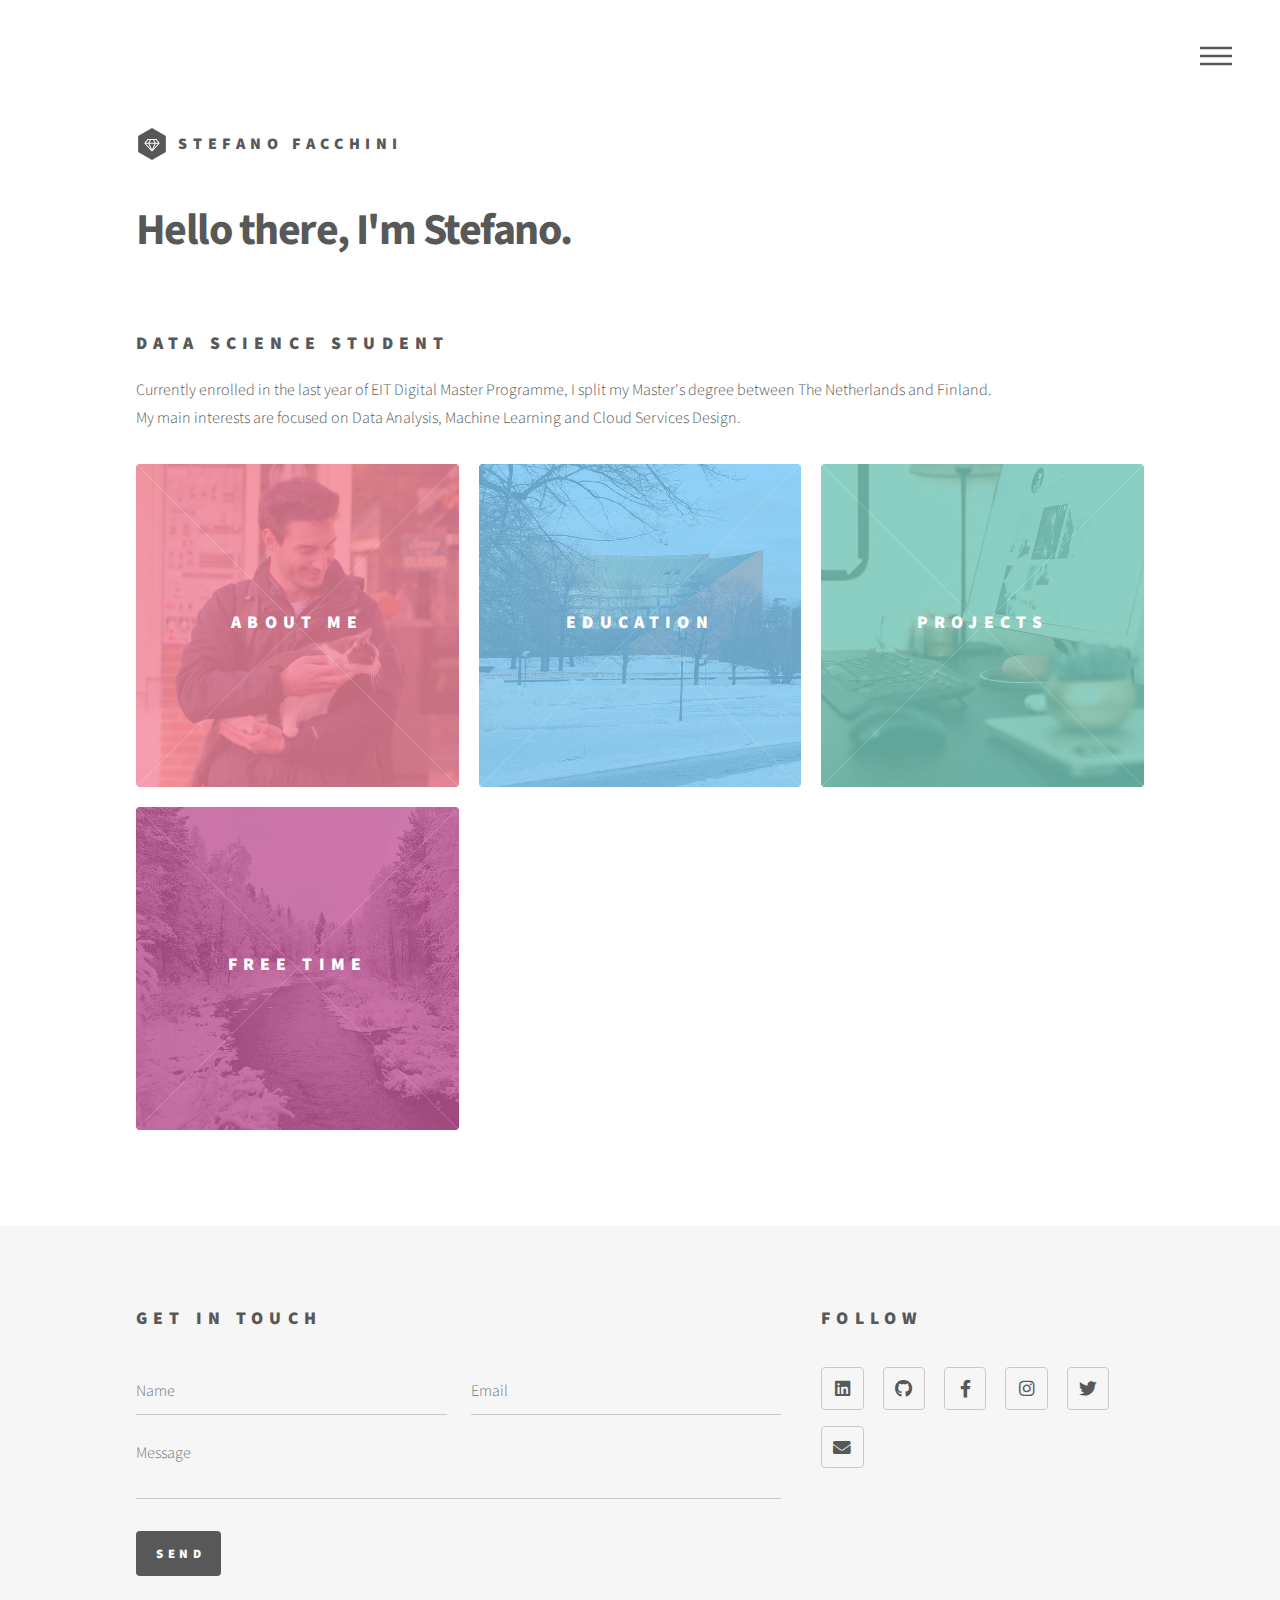
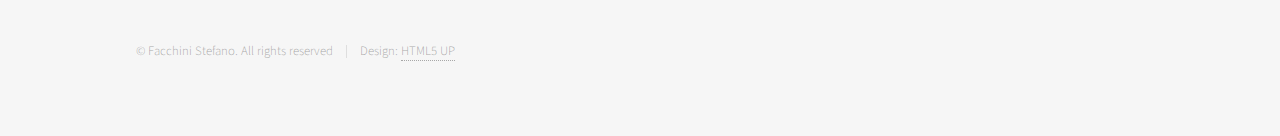
==== commit d7c338bd: "Fixing Free Time tile" ====
--- a/index.html
+++ b/index.html
@@ -94,7 +94,7 @@
 										<img src="images/random_tab.jpg" alt="" />
 									</span>
 									<a href="miscellaneous.html">
-										<h2>In my free time</h2>
+										<h2>Free time</h2>
 										<div class="content">
 											<p>I like to travel, cook, watch and play sports. See more here!</p>
 										</div>
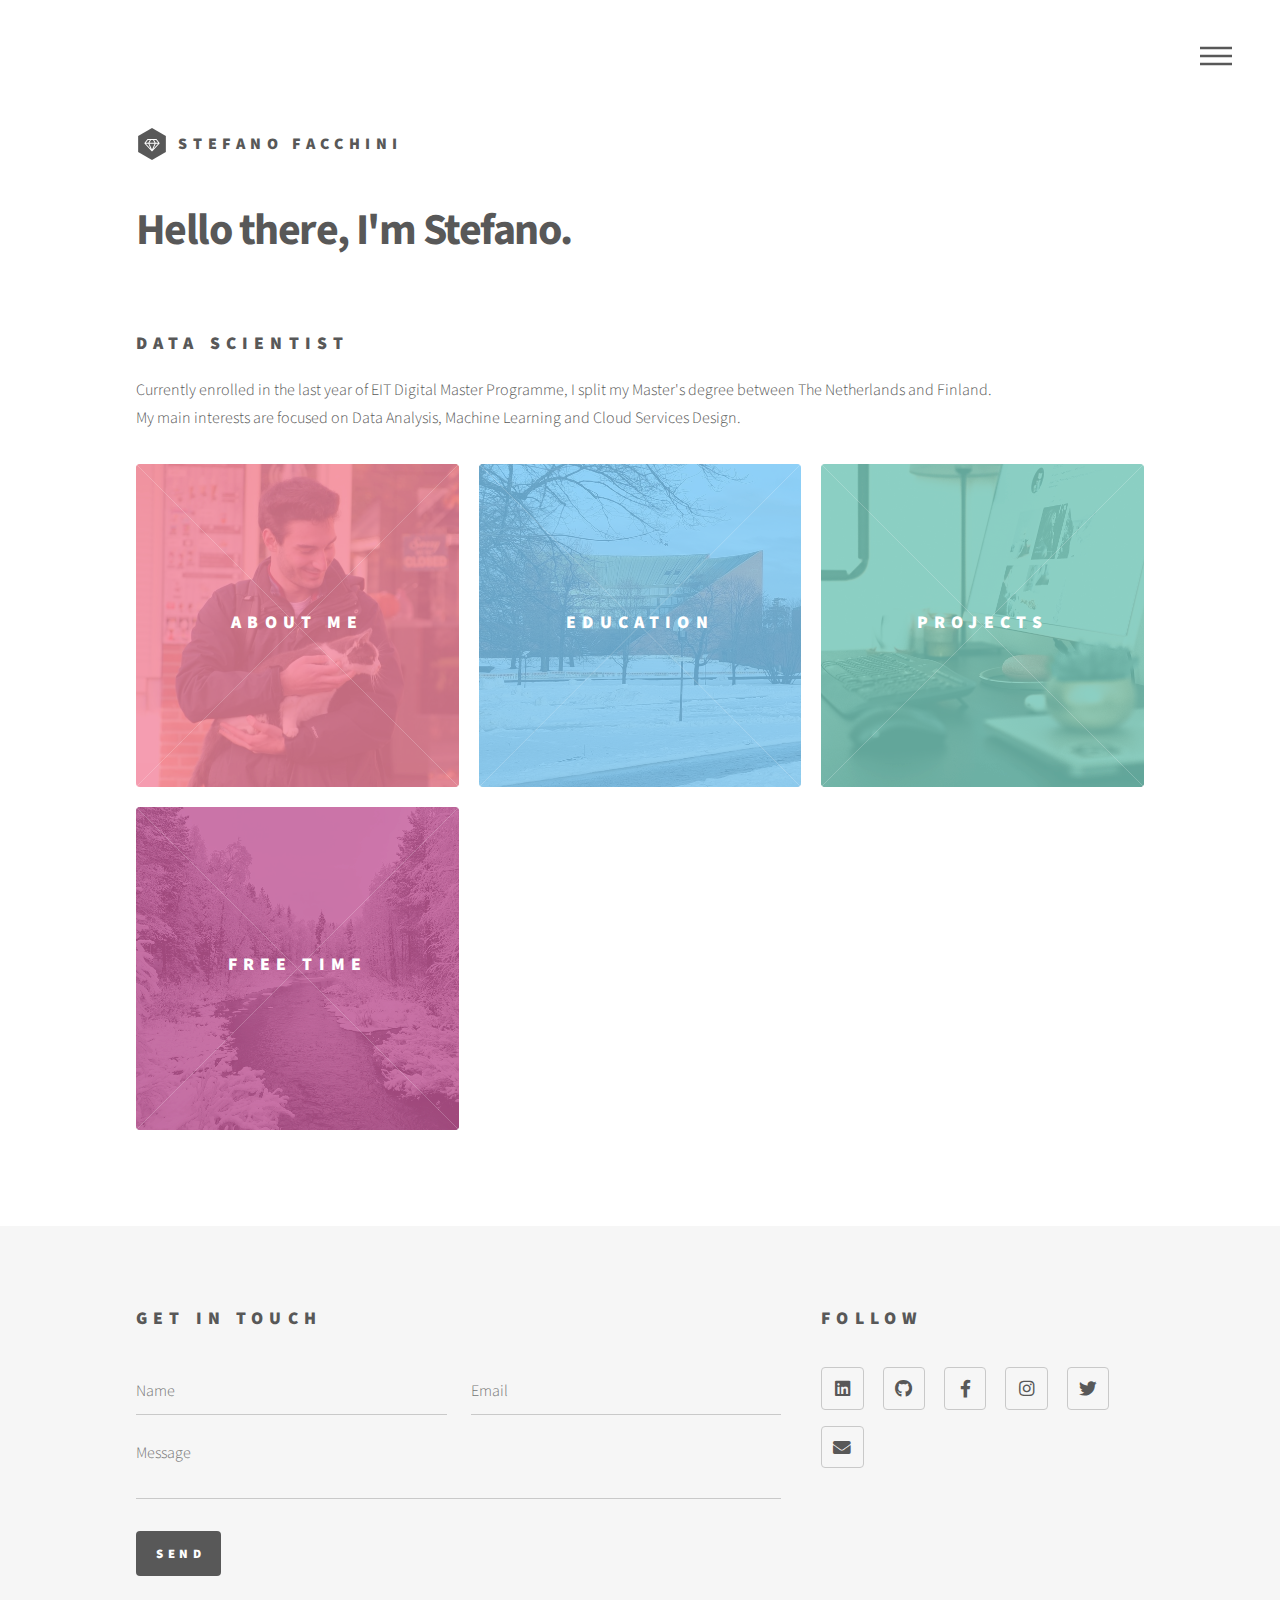
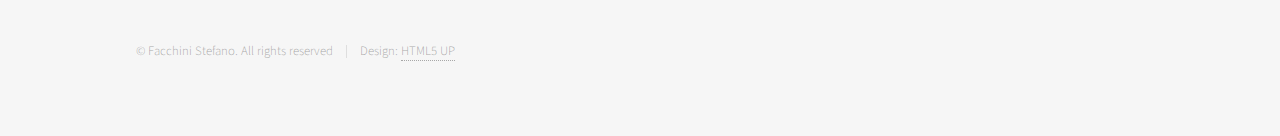
==== commit b77cbfe5: "Update" ====
--- a/index.html
+++ b/index.html
@@ -51,16 +51,16 @@
 					<div id="main">
 						<div class="inner">
 							<header>
-								<h1>Hello there, I'm Stefano.</h1><br><h2>Data Science student</h2>
+								<h1>Hello there, I'm Stefano.</h1><br><h2>Data Scientist</h2>
 								<p>Currently enrolled in the last year of EIT Digital Master Programme, I split my Master's degree between The Netherlands and Finland.<br>
 								My main interests are focused on Data Analysis, Machine Learning and Cloud Services Design.</p>
 							</header>
 							<section class="tiles">
 								<article class="style1">
 									<span class="image">
-										<img src="images/about_me_tab.jpg" alt="" />
+										<img src="images/about_tab.jpg" alt=""/>
 									</span>
-									<a href="about_me.html">
+									<a href="about.html">
 										<h2>About me</h2>
 										<div class="content">
 											<p>Who am I?</p>
--- a/assets/css/main.css
+++ b/assets/css/main.css
@@ -2355,16 +2355,20 @@
 		.image.main {
 			display: block;
 			margin: 0 0 3em 0;
-			width: 100%;
+			width: 55%;
+			height: 55%;
 		}
 
 			.image.main img {
-				width: 100%;
+				width: 55%;
+				height: 55%;
 			}
 
 			@media screen and (max-width: 736px) {
 
 				.image.main {
+					width: 55%;
+					height: 55%;
 					margin: 0 0 2em 0;
 				}
 
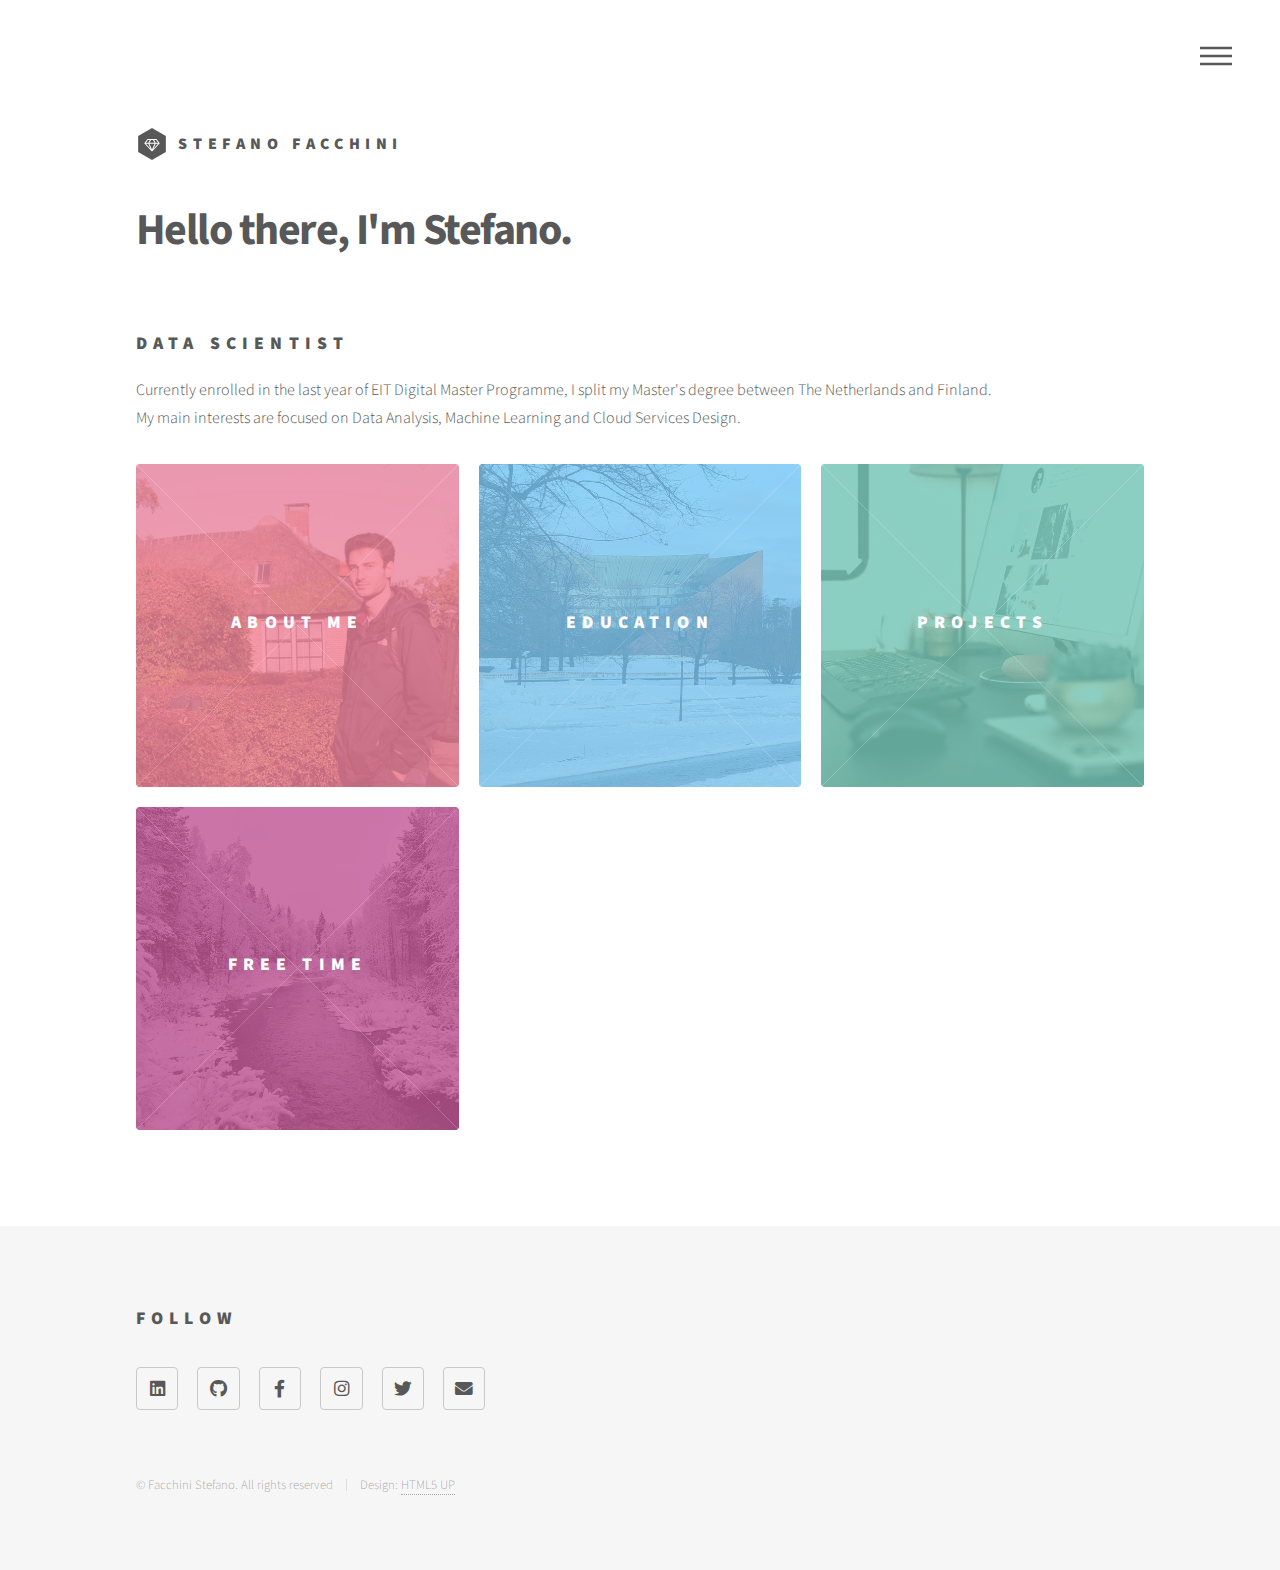
==== commit 45c151cb: "Removed contact forms" ====
--- a/index.html
+++ b/index.html
@@ -108,25 +108,6 @@
 					<footer id="footer">
 						<div class="inner">
 							<section>
-								<h2>Get in touch</h2>
-								<form method="post" action="#">
-									<div class="fields">
-										<div class="field half">
-											<input type="text" name="name" id="name" placeholder="Name" />
-										</div>
-										<div class="field half">
-											<input type="email" name="email" id="email" placeholder="Email" />
-										</div>
-										<div class="field">
-											<textarea name="message" id="message" placeholder="Message"></textarea>
-										</div>
-									</div>
-									<ul class="actions">
-										<li><input type="submit" value="Send" class="primary" /></li>
-									</ul>
-								</form>
-							</section>
-							<section>
 								<h2>Follow</h2>
 								<ul class="icons">
 									<li><a href="https://www.linkedin.com/in/facchini-stefano/" class="icon brands style2 fa-linkedin"><span class="label">LinkedIn</span></a></li>
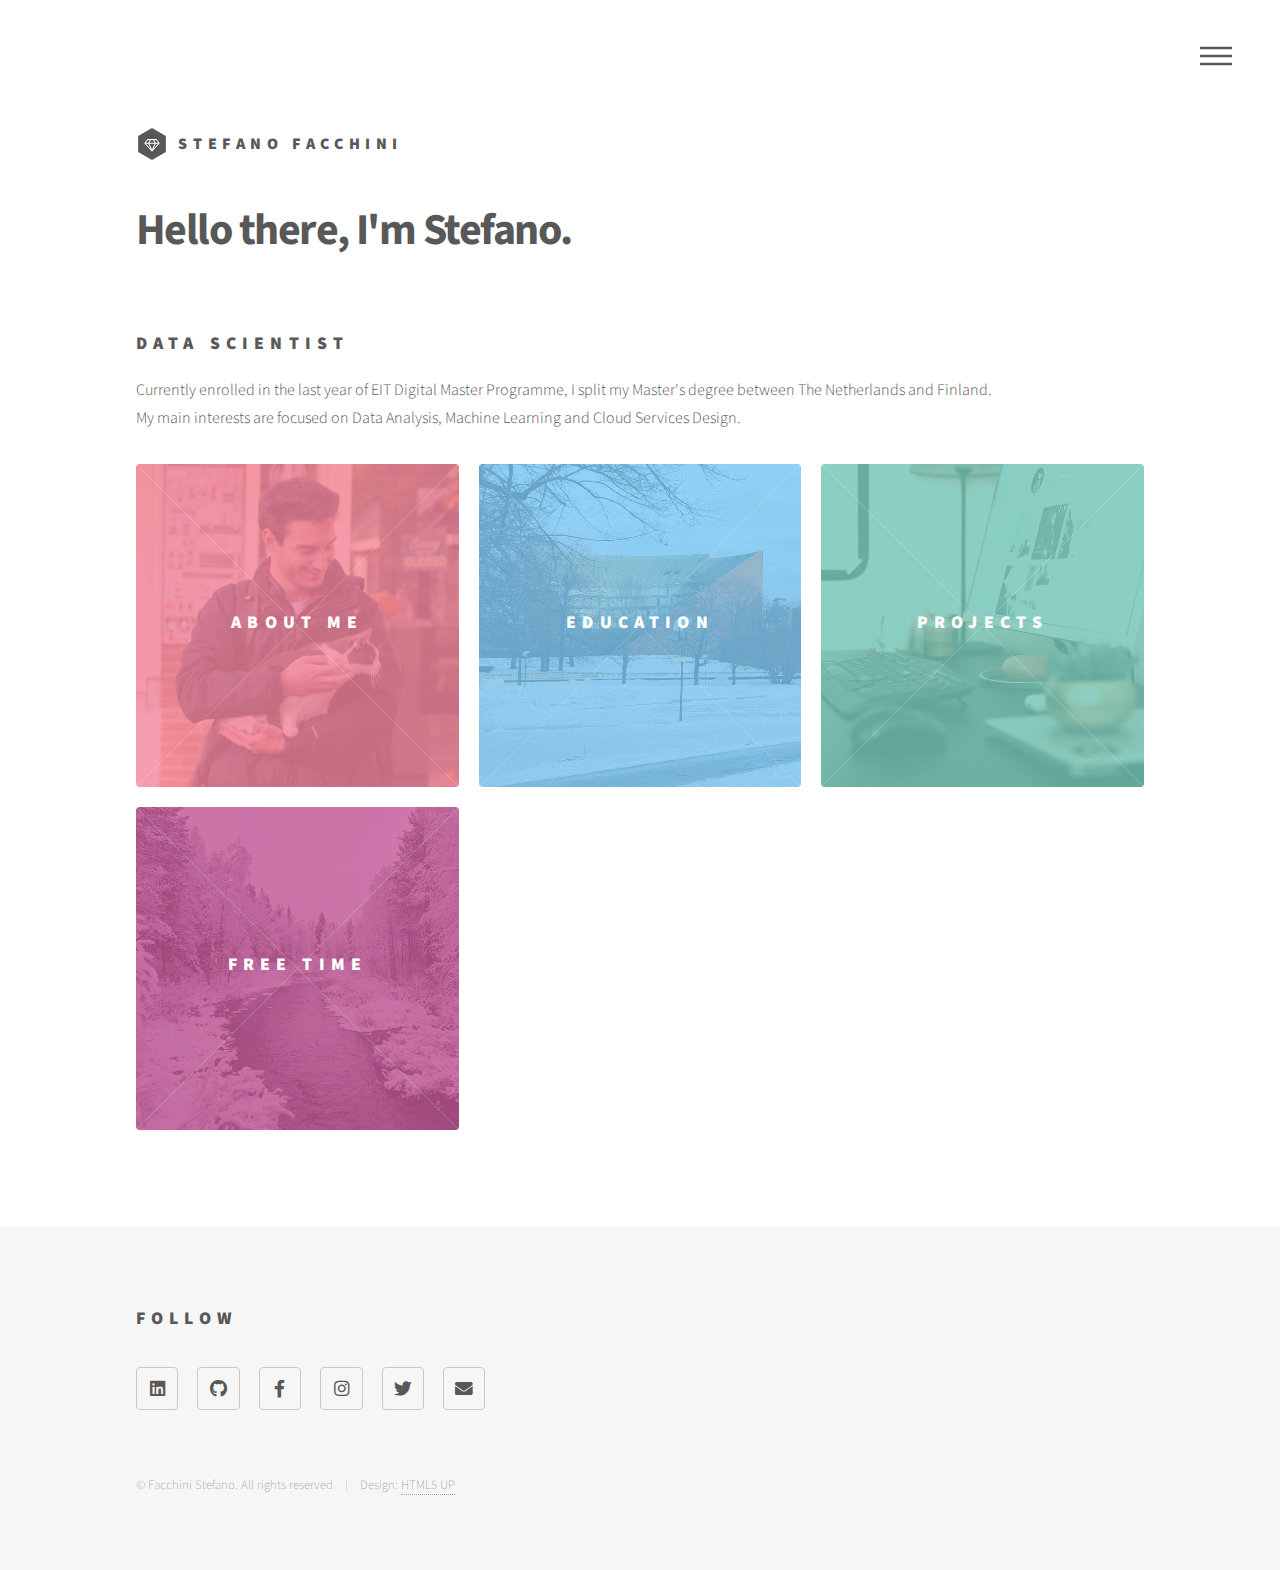
==== commit 4d47c63c: "Open contacts in new tab" ====
--- a/index.html
+++ b/index.html
@@ -39,11 +39,11 @@
 					<nav id="menu">
 						<h2>Menu</h2>
 						<ul>
-							<li><a href="index.html">Home</a></li>
+							<li><a href="#">Home</a></li>
 							<li><a href="about.html">About me</a></li>
 							<li><a href="education.html">Education</a></li>
 							<li><a href="projects.html">Projects</a></li>
-							<li><a href="random.html">In my free time</a></li>
+							<li><a href="miscellaneous.html">In my free time</a></li>
 						</ul>
 					</nav>
 
@@ -110,12 +110,12 @@
 							<section>
 								<h2>Follow</h2>
 								<ul class="icons">
-									<li><a href="https://www.linkedin.com/in/facchini-stefano/" class="icon brands style2 fa-linkedin"><span class="label">LinkedIn</span></a></li>
-									<li><a href="https://github.com/stefano0798" class="icon brands style2 fa-github"><span class="label">GitHub</span></a></li>
-									<li><a href="https://www.facebook.com/stefano0798" class="icon brands style2 fa-facebook-f"><span class="label">Facebook</span></a></li>
-									<li><a href="https://www.instagram.com/facchini_stefano/" class="icon brands style2 fa-instagram"><span class="label">Instagram</span></a></li>
-									<li><a href="https://twitter.com/stefano0798" class="icon brands style2 fa-twitter"><span class="label">Twitter</span></a></li>
-									<li><a href="mailto:stefano0798@gmail.com" class="icon solid style2 fa-envelope"><span class="label">Email</span></a></li>
+									<li><a href="https://www.linkedin.com/in/facchini-stefano/" class="icon brands style2 fa-linkedin"  target="_blank"><span class="label">LinkedIn</span></a></li>
+									<li><a href="https://github.com/stefano0798" class="icon brands style2 fa-github" target="_blank"><span class="label">GitHub</span></a></li>
+									<li><a href="https://www.facebook.com/stefano0798" class="icon brands style2 fa-facebook-f" target="_blank"><span class="label">Facebook</span></a></li>
+									<li><a href="https://www.instagram.com/facchini_stefano/" class="icon brands style2 fa-instagram" target="_blank"><span class="label">Instagram</span></a></li>
+									<li><a href="https://twitter.com/stefano0798" class="icon brands style2 fa-twitter"><span class="label" target="_blank">Twitter</span></a></li>
+									<li><a href="mailto:stefano0798@gmail.com" class="icon solid style2 fa-envelope"><span class="label" target="_blank">Email</span></a></li>
 								</ul>
 							</section>
 							<ul class="copyright">
--- a/assets/css/main.css
+++ b/assets/css/main.css
@@ -2355,20 +2355,20 @@
 		.image.main {
 			display: block;
 			margin: 0 0 3em 0;
-			width: 55%;
-			height: 55%;
+			width: 60%;
+			height: 60%;
 		}
 
 			.image.main img {
-				width: 55%;
-				height: 55%;
+				width: 60%;
+				height: 60%;
 			}
 
 			@media screen and (max-width: 736px) {
 
 				.image.main {
-					width: 55%;
-					height: 55%;
+					width: 60%;
+					height: 60%;
 					margin: 0 0 2em 0;
 				}
 
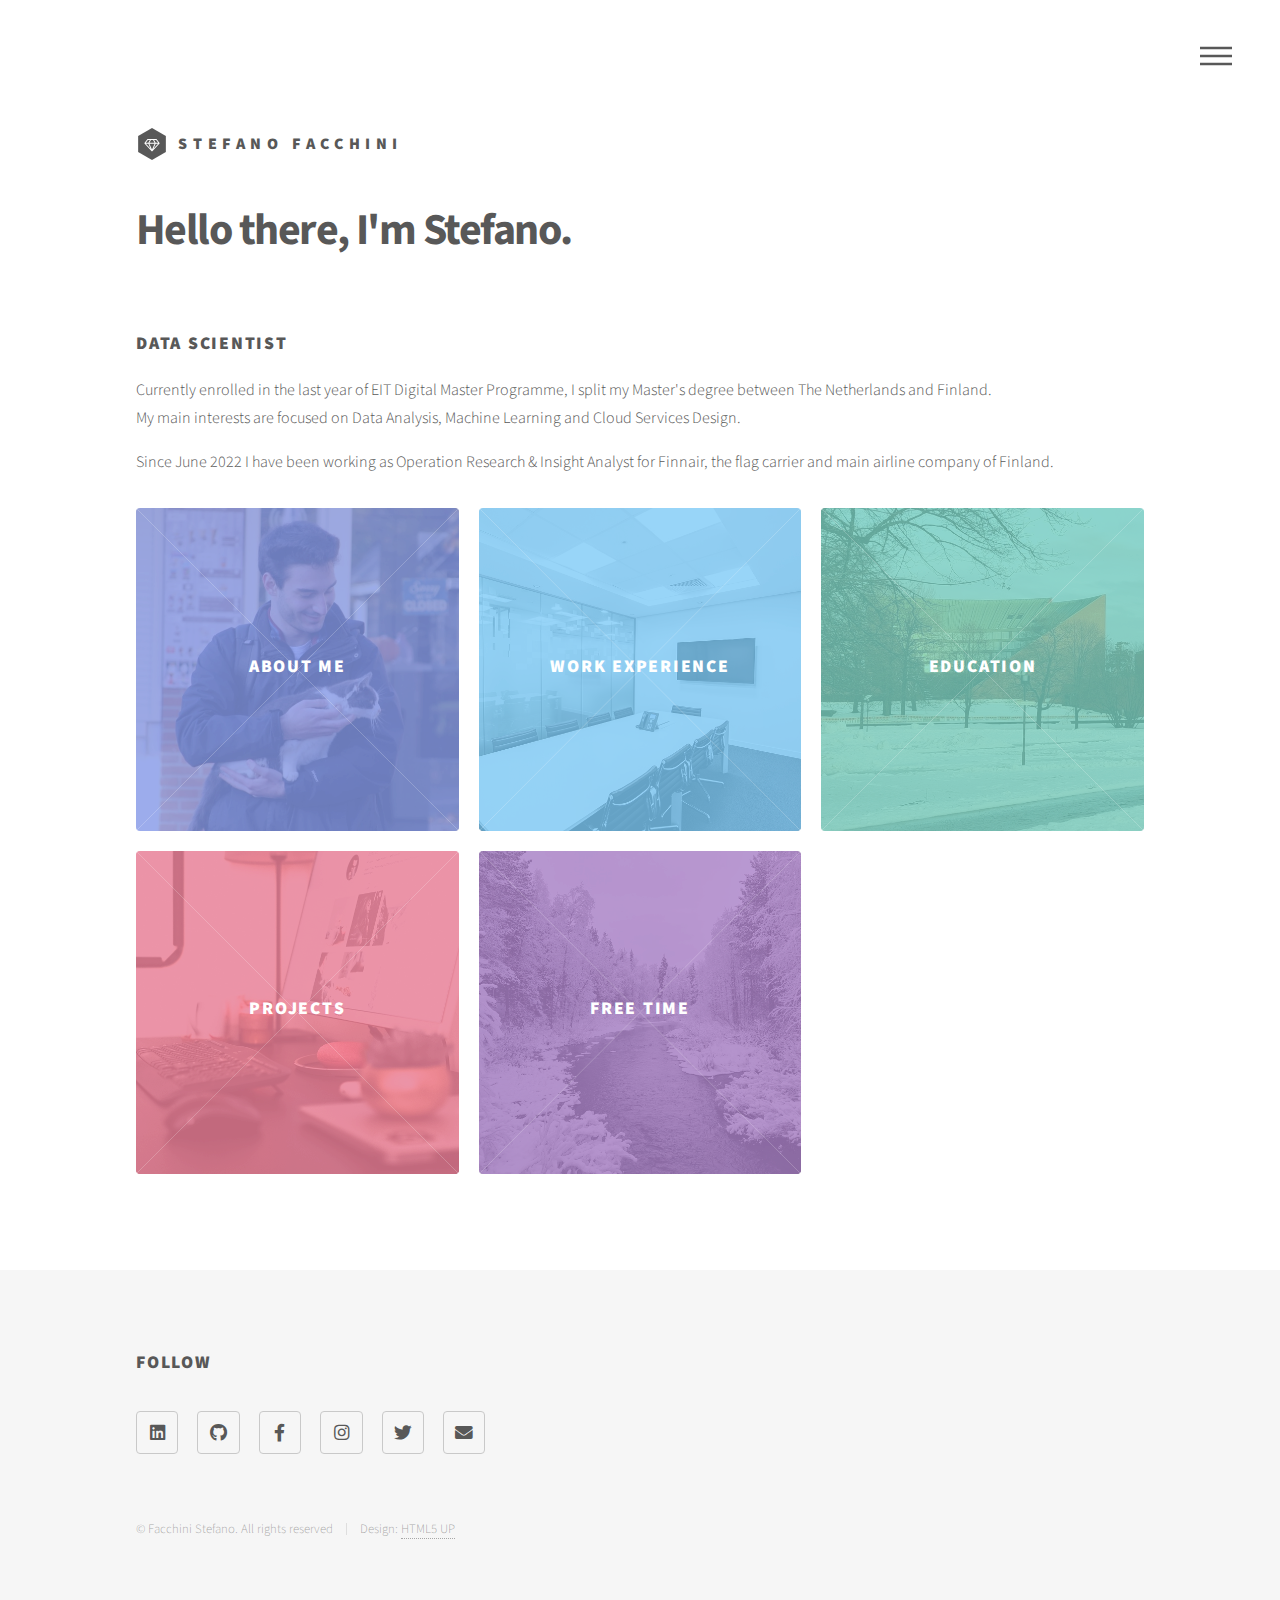
==== commit 9ee3a8bd: "Add Work Experience section + Update for Finnair position" ====
--- a/index.html
+++ b/index.html
@@ -41,6 +41,7 @@
 						<ul>
 							<li><a href="#">Home</a></li>
 							<li><a href="about.html">About me</a></li>
+							<li><a href="employment.html">Work experience</a></li>
 							<li><a href="education.html">Education</a></li>
 							<li><a href="projects.html">Projects</a></li>
 							<li><a href="miscellaneous.html">In my free time</a></li>
@@ -54,9 +55,10 @@
 								<h1>Hello there, I'm Stefano.</h1><br><h2>Data Scientist</h2>
 								<p>Currently enrolled in the last year of EIT Digital Master Programme, I split my Master's degree between The Netherlands and Finland.<br>
 								My main interests are focused on Data Analysis, Machine Learning and Cloud Services Design.</p>
+								<p>Since June 2022 I have been working as Operation Research & Insight Analyst for Finnair, the flag carrier and main airline company of Finland.</p>
 							</header>
 							<section class="tiles">
-								<article class="style1">
+								<article class="style6">
 									<span class="image">
 										<img src="images/about_tab.jpg" alt=""/>
 									</span>
@@ -69,6 +71,17 @@
 								</article>
 								<article class="style2">
 									<span class="image">
+										<img src="images/career_tab.jpg" alt="" />
+									</span>
+									<a href="employment.html">
+										<h2>Work experience</h2>
+										<div class="content">
+											<p>Professional career</p>
+										</div>
+									</a>
+								</article>
+								<article class="style3">
+									<span class="image">
 										<img src="images/education_tab.jpg" alt="" />
 									</span>
 									<a href="education.html">
@@ -78,7 +91,7 @@
 										</div>
 									</a>
 								</article>
-								<article class="style3">
+								<article class="style1">
 									<span class="image">
 										<img src="images/projects_tab.jpg" alt="" />
 									</span>
@@ -89,7 +102,7 @@
 										</div>
 									</a>
 								</article>
-								<article class="style4">
+								<article class="style5">
 									<span class="image">
 										<img src="images/random_tab.jpg" alt="" />
 									</span>
--- a/assets/css/main.css
+++ b/assets/css/main.css
@@ -194,13 +194,15 @@
 			}
 
 		}
+		
+	
 
 	h2, h3, h4, h5, h6 {
 		font-weight: 900;
 		line-height: 1.5;
 		margin: 0 0 2em 0;
 		text-transform: uppercase;
-		letter-spacing: 0.35em;
+		letter-spacing: 0.1em;
 	}
 
 		h2 a, h3 a, h4 a, h5 a, h6 a {
@@ -2322,17 +2324,23 @@
 			display: block;
 		}
 
-		.image.left, .image.right {
+		.image.left, .image.right, .image.center {
 			max-width: 40%;
 		}
 
-			.image.left img, .image.right img {
+			.image.left img, .image.right img, .image.center img {
 				width: 100%;
 			}
 
 		.image.left {
 			float: left;
 			padding: 0 1.5em 1em 0;
+			top: 0.25em;
+		}
+		
+		.image.center {
+			float: center;
+			padding: 0 0em 0em 0.25cm;
 			top: 0.25em;
 		}
 
@@ -2370,6 +2378,12 @@
 					width: 60%;
 					height: 60%;
 					margin: 0 0 2em 0;
+				}
+				
+				.image.left, .image.center, .image.right {
+					width: 40%;
+					height: 40%;
+					margin: 0 0 0em 0;
 				}
 
 			}
@@ -3330,4 +3344,10 @@
 				padding: 0 1.25em;
 			}
 
-		}+		}
+		
+$container-shadow: 0.5rem 0.5rem 2rem 0 rgba(black, 0.2);
+
+$gutter: 30px;
+$border-width: 4px;
+$dot-diameter: 8px;
